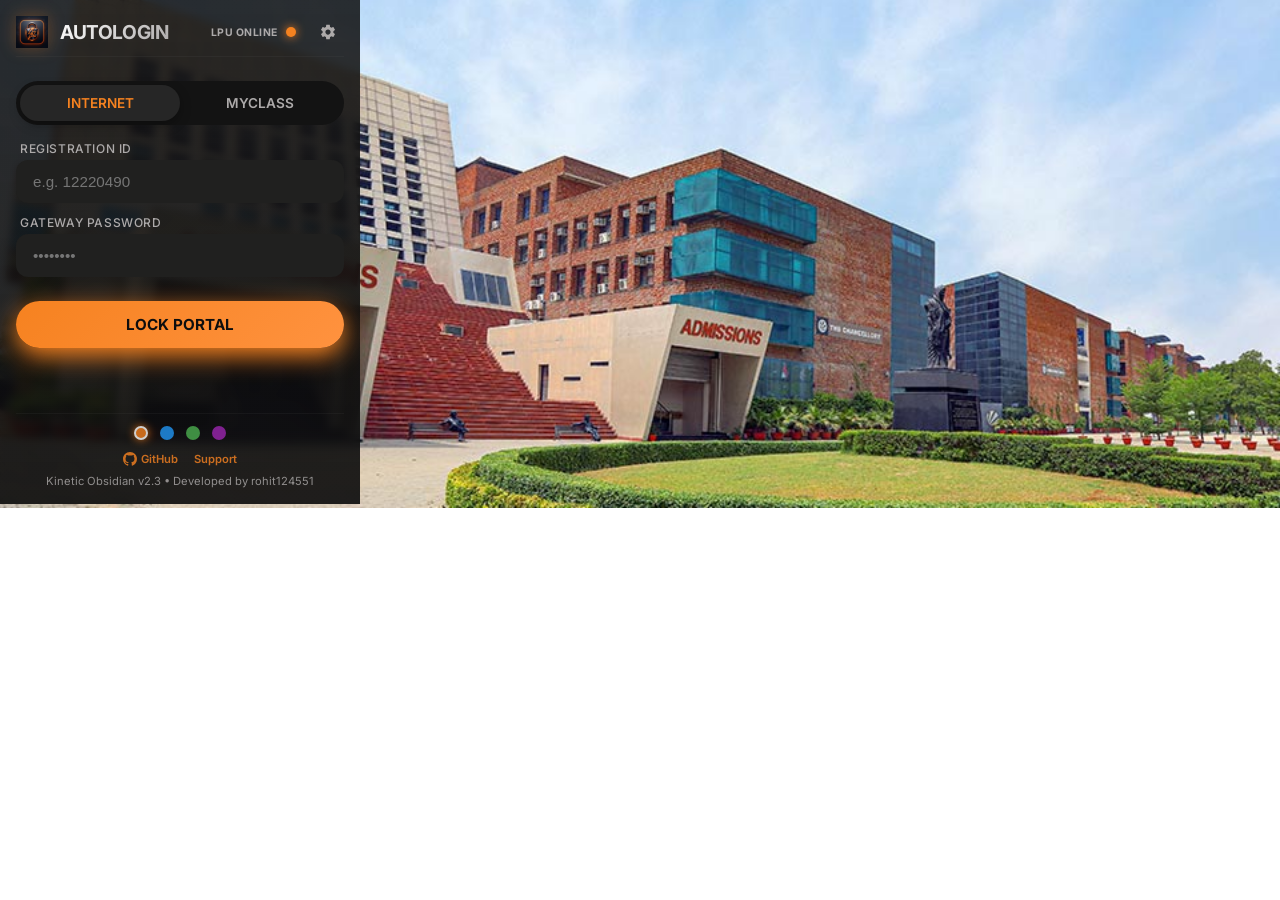
==== popup.html @ 5c2c3920 "Feature: Aura Themes, Network Monitor, and Modular Settings UI" ====
<!DOCTYPE html>
<html lang="en">

<head>
    <meta charset="UTF-8">
    <meta name="viewport" content="width=device-width, initial-scale=1.0">
    <title>LPU Auto Login | Kinetic Obsidian</title>
    <!-- Modern Typography: Inter -->
    <link href="https://fonts.googleapis.com/css2?family=Inter:wght@400;500;600;700&display=swap" rel="stylesheet">
    <style>
        :root {
            /* Kinetic Obsidian Design Tokens */
            --surface: #0e0e0e;
            --surface-container: #131313;
            --surface-container-high: #20201f;
            --surface-container-highest: #262626;
            --primary: #f68220;
            --primary-container: #ff923f;
            --on-surface: #ffffff;
            --on-surface-variant: #adaaaa;
            --error: #ff7351;
            --aura-hue: 0deg;

            /* Spacing */
            --spacing-8: 8px;
            --spacing-10: 16px;
            --spacing-12: 24px;
            
            transition: --primary 0.4s ease, --primary-container 0.4s ease;
        }

        * {
            box-sizing: border-box;
            -webkit-font-smoothing: antialiased;
        }

        body {
            font-family: 'Inter', sans-serif;
            margin: 0;
            padding: 0;
            width: 360px;
            background: url('image.png') center/cover no-repeat;
            color: var(--on-surface);
            overflow: hidden;
            transition: background 0.4s ease;
        }

        .luminous-void {
            position: relative;
            padding: var(--spacing-10);
            display: flex;
            flex-direction: column;
            gap: var(--spacing-10);
            min-height: 400px;
            /* Dark semi-transparent overlay with dynamic theme tint */
            background: linear-gradient(to bottom, rgba(14, 14, 14, 0.85), rgba(14, 14, 14, 0.92));
            backdrop-filter: blur(4px) hue-rotate(var(--aura-hue));
            transition: backdrop-filter 0.5s cubic-bezier(0.4, 0, 0.2, 1);
        }

        /* Premium Header with Glassmorphism */
        .glass-header {
            display: flex;
            align-items: center;
            justify-content: space-between;
            padding-bottom: var(--spacing-8);
            border-bottom: 0.5px solid rgba(72, 72, 71, 0.2);
            margin-bottom: var(--spacing-8);
        }

        .brand {
            display: flex;
            align-items: center;
            gap: 12px;
        }

        .brand img {
            width: 32px;
            height: 32px;
            filter: drop-shadow(0 0 8px rgba(246, 130, 32, 0.3));
        }

        .brand h1 {
            font-size: 1.2rem;
            font-weight: 700;
            margin: 0;
            letter-spacing: -0.02em;
            background: linear-gradient(135deg, var(--on-surface) 0%, var(--on-surface-variant) 100%);
            -webkit-background-clip: text;
            background-clip: text;
            -webkit-text-fill-color: transparent;
        }

        /* Signature Component: Status Orb & Label */
        .status-indicator {
            display: flex;
            align-items: center;
            gap: 8px;
        }

        .status-label {
            font-size: 0.65rem;
            font-weight: 700;
            color: var(--on-surface-variant);
            letter-spacing: 0.05em;
            text-transform: uppercase;
            transition: color 0.3s;
        }

        .status-orb {
            width: 10px;
            height: 10px;
            background: var(--primary);
            border-radius: 50%;
            position: relative;
            box-shadow: 0 0 10px var(--primary);
        }

        .status-orb::after {
            content: '';
            position: absolute;
            top: -5px;
            left: -5px;
            right: -5px;
            bottom: -5px;
            border: 1px solid var(--primary);
            border-radius: 50%;
            opacity: 0;
            animation: pulse 2s infinite;
        }

        @keyframes pulse {
            0% {
                transform: scale(0.5);
                opacity: 0.8;
            }

            100% {
                transform: scale(1.8);
                opacity: 0;
            }
        }

        /* Editorial Tabs */
        .tabs-container {
            display: flex;
            background: var(--surface-container);
            padding: 4px;
            border-radius: 100px;
            /* Modern pill shape */
        }

        .tab-editorial {
            flex: 1;
            padding: 10px;
            text-align: center;
            font-size: 0.85rem;
            font-weight: 600;
            cursor: pointer;
            border-radius: 100px;
            transition: all 0.3s cubic-bezier(0.4, 0, 0.2, 1);
            color: var(--on-surface-variant);
            user-select: none;
        }

        .tab-editorial.active {
            background: var(--surface-container-highest);
            color: var(--primary);
            box-shadow: 0 4px 12px rgba(0, 0, 0, 0.3);
        }

        /* Form Layering */
        .viewport-layers {
            position: relative;
            height: 220px;
        }

        .layer {
            position: absolute;
            inset: 0;
            display: none;
            flex-direction: column;
            gap: 16px;
            animation: layerIn 0.4s ease-out;
        }

        .layer.active {
            display: flex;
        }

        @keyframes layerIn {
            from {
                opacity: 0;
                transform: scale(0.98) translateY(10px);
            }

            to {
                opacity: 1;
                transform: scale(1) translateY(0);
            }
        }

        .input-stack {
            display: flex;
            flex-direction: column;
            gap: 12px;
        }

        .field {
            display: flex;
            flex-direction: column;
            gap: 4px;
        }

        .field label {
            font-size: 0.75rem;
            font-weight: 500;
            color: var(--on-surface-variant);
            margin-left: 4px;
            text-transform: uppercase;
            letter-spacing: 0.05em;
        }

        .kinetic-input {
            width: 100%;
            padding: 12px 16px;
            background: var(--surface-container-high);
            border: 1px solid transparent;
            border-radius: 12px;
            color: var(--on-surface);
            font-size: 0.95rem;
            transition: all 0.3s;
            outline: none;
        }

        .kinetic-input:focus {
            background: var(--surface-container-highest);
            border-color: var(--primary);
            box-shadow: 0 0 15px var(--primary);
            opacity: 0.8;
        }

        /* Glass & Gradient CTA */
        .ignition-btn {
            width: 100%;
            padding: 14px;
            border-radius: 100px;
            border: none;
            font-family: 'Inter', sans-serif;
            font-size: 0.95rem;
            font-weight: 700;
            cursor: pointer;
            transition: all 0.3s cubic-bezier(0.175, 0.885, 0.32, 1.275);
            background: linear-gradient(135deg, var(--primary) 0%, var(--primary-container) 100%);
            color: var(--surface);
            margin-top: 8px;
            box-shadow: 0 8px 24px var(--primary);
        }

        .ignition-btn:hover {
            transform: translateY(-2px);
            box-shadow: 0 12px 32px var(--primary);
        }

        .ignition-btn:active {
            transform: translateY(0);
        }

        /* Feedback Mechanics */
        .toast-editorial {
            font-size: 0.8rem;
            text-align: center;
            color: var(--primary);
            height: 16px;
            opacity: 0;
            transition: all 0.4s;
            font-weight: 500;
            margin-top: 4px;
        }

        .toast-editorial.show {
            opacity: 1;
            transform: translateY(-2px);
        }

        /* Aura Selectors */
        .aura-picker {
            display: flex;
            justify-content: center;
            gap: 12px;
            margin-bottom: 4px;
        }

        .aura-dot {
            width: 14px;
            height: 14px;
            border-radius: 50%;
            cursor: pointer;
            border: 2px solid transparent;
            transition: all 0.3s;
            position: relative;
        }

        .aura-dot:hover {
            transform: scale(1.3);
        }

        .aura-dot.active {
            border-color: var(--on-surface);
            box-shadow: 0 0 8px currentColor;
        }

        .aura-orange { background-color: #f68220; color: #f68220; }
        .aura-blue { background-color: #2196f3; color: #2196f3; }
        .aura-green { background-color: #4caf50; color: #4caf50; }
        .aura-purple { background-color: #9c27b0; color: #9c27b0; }

        .field-info {
            display: flex;
            flex-direction: column;
            gap: 2px;
        }

        .field-desc {
            font-size: 0.6rem;
            color: var(--on-surface-variant);
            opacity: 0.6;
            letter-spacing: 0.02em;
        }

        .settings-trigger {
            cursor: pointer;
            width: 32px;
            height: 32px;
            display: flex;
            align-items: center;
            justify-content: center;
            border-radius: 50%;
            transition: all 0.3s;
            margin-left: 8px;
        }

        .settings-trigger:hover {
            background: var(--surface-container-highest);
        }

        .field-row {
            display: flex;
            align-items: center;
            justify-content: space-between;
            padding: 12px 16px;
            background: var(--surface-container-high);
            border-radius: 12px;
        }

        .field-row label {
            font-size: 0.75rem;
            font-weight: 500;
            color: var(--on-surface-variant);
            text-transform: uppercase;
            letter-spacing: 0.05em;
        }

        /* Sleek Toggle Switch */
        .aura-toggle {
            appearance: none;
            width: 36px;
            height: 20px;
            background: var(--surface-container-highest);
            border-radius: 100px;
            position: relative;
            cursor: pointer;
            transition: all 0.3s;
            border: 1px solid rgba(255, 255, 255, 0.1);
        }

        .aura-toggle:checked {
            background: var(--primary);
        }

        .aura-toggle::before {
            content: '';
            position: absolute;
            top: 2px;
            left: 2px;
            width: 14px;
            height: 14px;
            background: var(--on-surface);
            border-radius: 50%;
            transition: all 0.3s cubic-bezier(0.4, 0, 0.2, 1);
        }

        .aura-toggle:checked::before {
            left: 18px;
        }

        .footer-note {
            font-size: 0.7rem;
            color: var(--on-surface-variant);
            text-align: center;
            margin-top: auto;
            padding-top: 12px;
            opacity: 0.8;
            border-top: 0.5px solid rgba(72, 72, 71, 0.2);
            display: flex;
            flex-direction: column;
            gap: 8px;
        }

        .dev-links {
            display: flex;
            justify-content: center;
            gap: 16px;
            align-items: center;
        }

        .dev-link {
            text-decoration: none;
            color: var(--primary);
            font-weight: 600;
            display: flex;
            align-items: center;
            gap: 4px;
            transition: opacity 0.2s;
            cursor: pointer;
        }

        .dev-link:hover {
            opacity: 1;
            text-decoration: underline;
        }

        .dev-link svg {
            width: 14px;
            height: 14px;
            fill: currentColor;
        }
    </style>

</head>

<body>
    <div class="luminous-void">
        <header class="glass-header">
            <div class="brand">
                <img src="icon.png" alt="LPU Logo">
                <h1>AUTOLOGIN</h1>
            </div>
            <div class="status-indicator">
                <span id="gateway-status" class="status-label">LPU ONLINE</span>
                <div id="status-orb" class="status-orb" title="System Active"></div>
                <div id="settings-btn" class="settings-trigger" title="Settings">
                    <svg viewBox="0 0 24 24" width="18" height="18" fill="var(--on-surface-variant)"><path d="M19.14,12.94c0.04-0.3,0.06-0.61,0.06-0.94c0-0.32-0.02-0.64-0.07-0.94l2.03-1.58c0.18-0.14,0.23-0.41,0.12-0.61 l-1.92-3.32c-0.12-0.22-0.37-0.29-0.59-0.22l-2.39,0.96c-0.5-0.38-1.03-0.7-1.62-0.94L14.4,2.81c-0.04-0.24-0.24-0.41-0.48-0.41 h-3.84c-0.24,0-0.43,0.17-0.47,0.41L9.25,5.35C8.66,5.59,8.12,5.92,7.63,6.29L5.24,5.33c-0.22-0.08-0.47,0-0.59,0.22L2.74,8.87 C2.62,9.08,2.66,9.34,2.84,9.48l2.03,1.58C4.82,11.36,4.8,11.68,4.8,12c0,0.32,0.02,0.64,0.07,0.94l-2.03,1.58 c-0.18,0.14-0.23,0.41-0.12,0.61l1.92,3.32c0.12,0.22,0.37,0.29,0.59,0.22l2.39-0.96c0.5,0.38,1.03,0.7,1.62,0.94l0.36,2.54 c0.05,0.24,0.24,0.41,0.48,0.41h3.84c0.24,0,0.44-0.17,0.47-0.41l0.36-2.54c0.59-0.24,1.13-0.56,1.62-0.94l2.39,0.96 c0.22,0.08,0.47,0,0.59-0.22l1.92-3.32c0.12-0.22,0.07-0.47-0.12-0.61L19.14,12.94z M12,15.5c-1.93,0-3.5-1.57-3.5-3.5 s1.57-3.5,3.5-3.5s3.5,1.57,3.5,3.5S13.93,15.5,12,15.5z"/></svg>
                </div>
            </div>
        </header>

        <nav class="tabs-container">
            <div class="tab-editorial active" data-tab="internet">INTERNET</div>
            <div class="tab-editorial" data-tab="myclass">MYCLASS</div>
        </nav>

        <main class="viewport-layers">
            <!-- Internet Layer -->
            <div id="internet" class="layer active">
                <div class="input-stack">
                    <div class="field">
                        <label for="int-user">Registration ID</label>
                        <input type="text" id="int-user" class="kinetic-input" placeholder="e.g. 12220490">
                    </div>
                    <div class="field">
                        <label for="int-pass">Gateway Password</label>
                        <input type="password" id="int-pass" class="kinetic-input" placeholder="••••••••">
                    </div>
                </div>
                <button class="ignition-btn save-btn" data-type="internet">LOCK PORTAL</button>
            </div>

            <!-- MyClass Layer -->
            <div id="myclass" class="layer">
                <div class="input-stack">
                    <div class="field">
                        <label for="mc-user">UMS ID</label>
                        <input type="text" id="mc-user" class="kinetic-input" placeholder="e.g. 12220490">
                    </div>
                    <div class="field">
                        <label for="mc-pass">UMS Password</label>
                        <input type="password" id="mc-pass" class="kinetic-input" placeholder="••••••••">
                    </div>
                </div>
                <button class="ignition-btn save-btn" data-type="myclass">LOCK MYCLASS</button>
            </div>
            <!-- Settings Layer -->
            <div id="settings" class="layer">
                <div class="input-stack">
                    <div class="field-row">
                        <div class="field-info">
                            <label>NETWORK MONITOR</label>
                            <span class="field-desc">Real-time Gateway Status Ping</span>
                        </div>
                        <input type="checkbox" id="set-network" class="aura-toggle" checked>
                    </div>
                    <div class="field-row">
                        <div class="field-info">
                            <label>AURA THEME PICKER</label>
                            <span class="field-desc">Personalize accent colors</span>
                        </div>
                        <input type="checkbox" id="set-aura" class="aura-toggle" checked>
                    </div>
                </div>
                <button class="ignition-btn back-btn">EXIT SETTINGS</button>
            </div>
        </main>



        <div id="status" class="toast-editorial">Vault Updated</div>

        <footer class="footer-note">
            <div class="aura-picker">
                <div class="aura-dot aura-orange active" data-aura="orange" title="Kinetic Orange"></div>
                <div class="aura-dot aura-blue" data-aura="blue" title="Electric Blue"></div>
                <div class="aura-dot aura-green" data-aura="green" title="Neon Green"></div>
                <div class="aura-dot aura-purple" data-aura="purple" title="Cyber Purple"></div>
            </div>
            <div class="dev-links">
                <a class="dev-link" id="github-link" data-url="https://github.com/rohit124551">
                    <svg viewBox="0 0 24 24"><path d="M12 0c-6.626 0-12 5.373-12 12 0 5.302 3.438 9.8 8.207 11.387.599.111.793-.261.793-.577v-2.234c-3.338.726-4.033-1.416-4.033-1.416-.546-1.387-1.333-1.756-1.333-1.756-1.089-.745.083-.729.083-.729 1.205.084 1.839 1.237 1.839 1.237 1.07 1.834 2.807 1.304 3.492.997.107-.775.418-1.305.762-1.604-2.665-.305-5.467-1.334-5.467-5.931 0-1.311.469-2.381 1.236-3.221-.124-.303-.535-1.524.117-3.176 0 0 1.008-.322 3.301 1.23.957-.266 1.983-.399 3.003-.404 1.02.005 2.047.138 3.006.404 2.291-1.552 3.297-1.23 3.297-1.23.653 1.653.242 2.874.118 3.176.77.84 1.235 1.911 1.235 3.221 0 4.609-2.807 5.624-5.479 5.921.43.372.823 1.102.823 2.222v3.293c0 .319.192.694.801.576 4.765-1.589 8.199-6.086 8.199-11.386 0-6.627-5.373-12-12-12z"/></svg>
                    GitHub
                </a>
                <a class="dev-link" id="mail-link" data-url="mailto:rohit124551@gmail.com">
                    Support
                </a>
            </div>
            <span>Kinetic Obsidian v2.3 • Developed by rohit124551</span>
        </footer>


    </div>
    <script src="popup.js"></script>
</body>

</html>
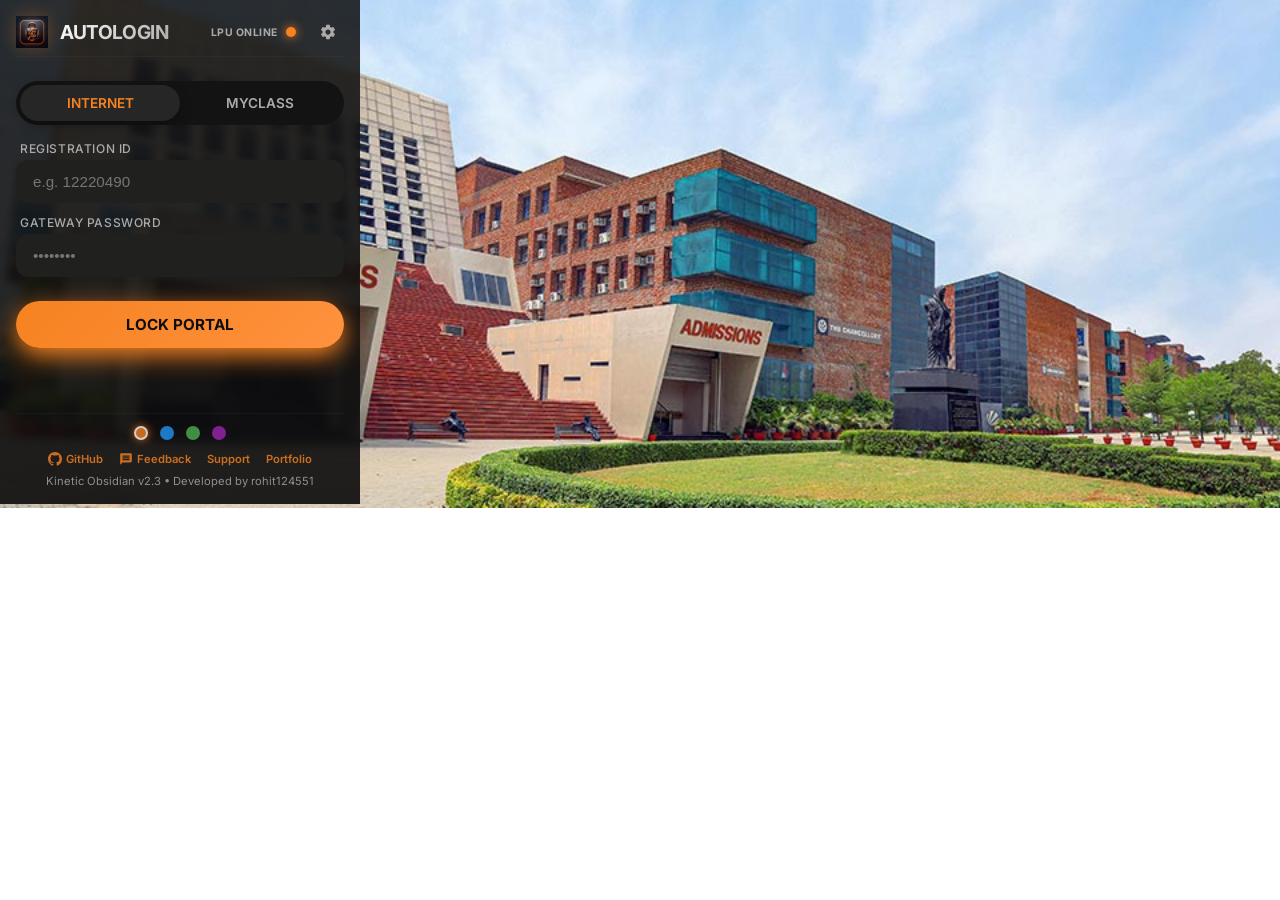
==== commit ed2bab36: "Enhance: Aura Themes, Network Monitor, Settings Panel, and Branding Updates" ====
--- a/popup.html
+++ b/popup.html
@@ -15,6 +15,7 @@
             --surface-container-high: #20201f;
             --surface-container-highest: #262626;
             --primary: #f68220;
+            --primary-rgb: 246, 130, 32;
             --primary-container: #ff923f;
             --on-surface: #ffffff;
             --on-surface-variant: #adaaaa;
@@ -328,6 +329,18 @@
             letter-spacing: 0.02em;
         }
 
+        .feedback-row {
+            cursor: pointer;
+            transition: background 0.3s;
+            margin-top: 8px;
+            border: 1px solid rgba(var(--primary-rgb), 0.2);
+        }
+
+        .feedback-row:hover {
+            background: var(--surface-container-highest);
+            border-color: var(--primary);
+        }
+
         .settings-trigger {
             cursor: pointer;
             width: 32px;
@@ -507,6 +520,13 @@
                         </div>
                         <input type="checkbox" id="set-aura" class="aura-toggle" checked>
                     </div>
+                    <div class="field-row feedback-row dev-link" data-url="https://docs.google.com/forms/d/e/1FAIpQLSckHH5snbPcnNgY2Qq__sNHjleudUesCibybi7gksPhccC37Q/viewform">
+                        <div class="field-info">
+                            <label>SUGGEST A FEATURE</label>
+                            <span class="field-desc">Send feedback or requests</span>
+                        </div>
+                        <svg viewBox="0 0 24 24" width="16" height="16" fill="var(--primary)"><path d="M19,19H5V5H12V3H5A2,2 0 0,0 3,5V19A2,2 0 0,0 5,21H19A2,2 0 0,0 21,19V12H19V19M14,3V5H17.59L7.76,14.83L9.17,16.24L19,6.41V10H21V3H14Z"/></svg>
+                    </div>
                 </div>
                 <button class="ignition-btn back-btn">EXIT SETTINGS</button>
             </div>
@@ -528,8 +548,15 @@
                     <svg viewBox="0 0 24 24"><path d="M12 0c-6.626 0-12 5.373-12 12 0 5.302 3.438 9.8 8.207 11.387.599.111.793-.261.793-.577v-2.234c-3.338.726-4.033-1.416-4.033-1.416-.546-1.387-1.333-1.756-1.333-1.756-1.089-.745.083-.729.083-.729 1.205.084 1.839 1.237 1.839 1.237 1.07 1.834 2.807 1.304 3.492.997.107-.775.418-1.305.762-1.604-2.665-.305-5.467-1.334-5.467-5.931 0-1.311.469-2.381 1.236-3.221-.124-.303-.535-1.524.117-3.176 0 0 1.008-.322 3.301 1.23.957-.266 1.983-.399 3.003-.404 1.02.005 2.047.138 3.006.404 2.291-1.552 3.297-1.23 3.297-1.23.653 1.653.242 2.874.118 3.176.77.84 1.235 1.911 1.235 3.221 0 4.609-2.807 5.624-5.479 5.921.43.372.823 1.102.823 2.222v3.293c0 .319.192.694.801.576 4.765-1.589 8.199-6.086 8.199-11.386 0-6.627-5.373-12-12-12z"/></svg>
                     GitHub
                 </a>
-                <a class="dev-link" id="mail-link" data-url="mailto:rohit124551@gmail.com">
+                <a class="dev-link" id="feedback-link" data-url="https://docs.google.com/forms/d/e/1FAIpQLSckHH5snbPcnNgY2Qq__sNHjleudUesCibybi7gksPhccC37Q/viewform">
+                    <svg viewBox="0 0 24 24"><path d="M20 2H4c-1.1 0-1.99.9-1.99 2L2 22l4-4h14c1.1 0 2-.9 2-2V4c0-1.1-.9-2-2-2zm-2 12H6v-2h12v2zm0-3H6V9h12v2zm0-3H6V6h12v2z"/></svg>
+                    Feedback
+                </a>
+                <a class="dev-link" id="mail-link" data-url="mailto:hello@rohitkumarranjan.in">
                     Support
+                </a>
+                <a class="dev-link" id="portfolio-link" data-url="https://rohitkumarranjan.in">
+                    Portfolio
                 </a>
             </div>
             <span>Kinetic Obsidian v2.3 • Developed by rohit124551</span>
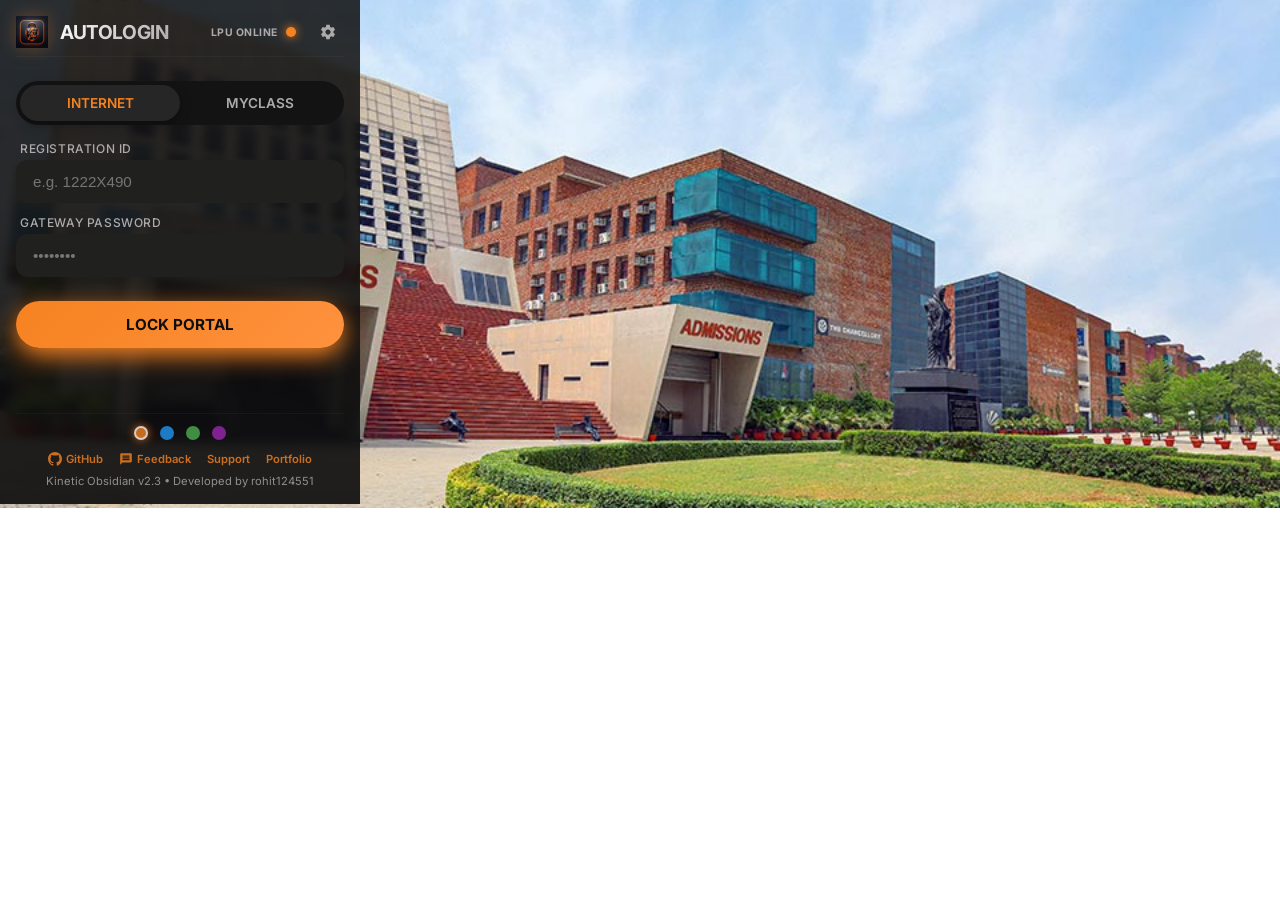
==== commit b5685d42: "feat: implement post-install redirect, oas.lpu.in support, and update UI documentation" ====
--- a/popup.html
+++ b/popup.html
@@ -26,7 +26,7 @@
             --spacing-8: 8px;
             --spacing-10: 16px;
             --spacing-12: 24px;
-            
+
             transition: --primary 0.4s ease, --primary-container 0.4s ease;
         }
 
@@ -311,10 +311,25 @@
             box-shadow: 0 0 8px currentColor;
         }
 
-        .aura-orange { background-color: #f68220; color: #f68220; }
-        .aura-blue { background-color: #2196f3; color: #2196f3; }
-        .aura-green { background-color: #4caf50; color: #4caf50; }
-        .aura-purple { background-color: #9c27b0; color: #9c27b0; }
+        .aura-orange {
+            background-color: #f68220;
+            color: #f68220;
+        }
+
+        .aura-blue {
+            background-color: #2196f3;
+            color: #2196f3;
+        }
+
+        .aura-green {
+            background-color: #4caf50;
+            color: #4caf50;
+        }
+
+        .aura-purple {
+            background-color: #9c27b0;
+            color: #9c27b0;
+        }
 
         .field-info {
             display: flex;
@@ -463,7 +478,10 @@
                 <span id="gateway-status" class="status-label">LPU ONLINE</span>
                 <div id="status-orb" class="status-orb" title="System Active"></div>
                 <div id="settings-btn" class="settings-trigger" title="Settings">
-                    <svg viewBox="0 0 24 24" width="18" height="18" fill="var(--on-surface-variant)"><path d="M19.14,12.94c0.04-0.3,0.06-0.61,0.06-0.94c0-0.32-0.02-0.64-0.07-0.94l2.03-1.58c0.18-0.14,0.23-0.41,0.12-0.61 l-1.92-3.32c-0.12-0.22-0.37-0.29-0.59-0.22l-2.39,0.96c-0.5-0.38-1.03-0.7-1.62-0.94L14.4,2.81c-0.04-0.24-0.24-0.41-0.48-0.41 h-3.84c-0.24,0-0.43,0.17-0.47,0.41L9.25,5.35C8.66,5.59,8.12,5.92,7.63,6.29L5.24,5.33c-0.22-0.08-0.47,0-0.59,0.22L2.74,8.87 C2.62,9.08,2.66,9.34,2.84,9.48l2.03,1.58C4.82,11.36,4.8,11.68,4.8,12c0,0.32,0.02,0.64,0.07,0.94l-2.03,1.58 c-0.18,0.14-0.23,0.41-0.12,0.61l1.92,3.32c0.12,0.22,0.37,0.29,0.59,0.22l2.39-0.96c0.5,0.38,1.03,0.7,1.62,0.94l0.36,2.54 c0.05,0.24,0.24,0.41,0.48,0.41h3.84c0.24,0,0.44-0.17,0.47-0.41l0.36-2.54c0.59-0.24,1.13-0.56,1.62-0.94l2.39,0.96 c0.22,0.08,0.47,0,0.59-0.22l1.92-3.32c0.12-0.22,0.07-0.47-0.12-0.61L19.14,12.94z M12,15.5c-1.93,0-3.5-1.57-3.5-3.5 s1.57-3.5,3.5-3.5s3.5,1.57,3.5,3.5S13.93,15.5,12,15.5z"/></svg>
+                    <svg viewBox="0 0 24 24" width="18" height="18" fill="var(--on-surface-variant)">
+                        <path
+                            d="M19.14,12.94c0.04-0.3,0.06-0.61,0.06-0.94c0-0.32-0.02-0.64-0.07-0.94l2.03-1.58c0.18-0.14,0.23-0.41,0.12-0.61 l-1.92-3.32c-0.12-0.22-0.37-0.29-0.59-0.22l-2.39,0.96c-0.5-0.38-1.03-0.7-1.62-0.94L14.4,2.81c-0.04-0.24-0.24-0.41-0.48-0.41 h-3.84c-0.24,0-0.43,0.17-0.47,0.41L9.25,5.35C8.66,5.59,8.12,5.92,7.63,6.29L5.24,5.33c-0.22-0.08-0.47,0-0.59,0.22L2.74,8.87 C2.62,9.08,2.66,9.34,2.84,9.48l2.03,1.58C4.82,11.36,4.8,11.68,4.8,12c0,0.32,0.02,0.64,0.07,0.94l-2.03,1.58 c-0.18,0.14-0.23,0.41-0.12,0.61l1.92,3.32c0.12,0.22,0.37,0.29,0.59,0.22l2.39-0.96c0.5,0.38,1.03,0.7,1.62,0.94l0.36,2.54 c0.05,0.24,0.24,0.41,0.48,0.41h3.84c0.24,0,0.44-0.17,0.47-0.41l0.36-2.54c0.59-0.24,1.13-0.56,1.62-0.94l2.39,0.96 c0.22,0.08,0.47,0,0.59-0.22l1.92-3.32c0.12-0.22,0.07-0.47-0.12-0.61L19.14,12.94z M12,15.5c-1.93,0-3.5-1.57-3.5-3.5 s1.57-3.5,3.5-3.5s3.5,1.57,3.5,3.5S13.93,15.5,12,15.5z" />
+                    </svg>
                 </div>
             </div>
         </header>
@@ -479,7 +497,7 @@
                 <div class="input-stack">
                     <div class="field">
                         <label for="int-user">Registration ID</label>
-                        <input type="text" id="int-user" class="kinetic-input" placeholder="e.g. 12220490">
+                        <input type="text" id="int-user" class="kinetic-input" placeholder="e.g. 1222X490">
                     </div>
                     <div class="field">
                         <label for="int-pass">Gateway Password</label>
@@ -494,7 +512,7 @@
                 <div class="input-stack">
                     <div class="field">
                         <label for="mc-user">UMS ID</label>
-                        <input type="text" id="mc-user" class="kinetic-input" placeholder="e.g. 12220490">
+                        <input type="text" id="mc-user" class="kinetic-input" placeholder="e.g. 1222X490">
                     </div>
                     <div class="field">
                         <label for="mc-pass">UMS Password</label>
@@ -520,12 +538,16 @@
                         </div>
                         <input type="checkbox" id="set-aura" class="aura-toggle" checked>
                     </div>
-                    <div class="field-row feedback-row dev-link" data-url="https://docs.google.com/forms/d/e/1FAIpQLSckHH5snbPcnNgY2Qq__sNHjleudUesCibybi7gksPhccC37Q/viewform">
+                    <div class="field-row feedback-row dev-link"
+                        data-url="https://docs.google.com/forms/d/e/1FAIpQLSckHH5snbPcnNgY2Qq__sNHjleudUesCibybi7gksPhccC37Q/viewform">
                         <div class="field-info">
                             <label>SUGGEST A FEATURE</label>
                             <span class="field-desc">Send feedback or requests</span>
                         </div>
-                        <svg viewBox="0 0 24 24" width="16" height="16" fill="var(--primary)"><path d="M19,19H5V5H12V3H5A2,2 0 0,0 3,5V19A2,2 0 0,0 5,21H19A2,2 0 0,0 21,19V12H19V19M14,3V5H17.59L7.76,14.83L9.17,16.24L19,6.41V10H21V3H14Z"/></svg>
+                        <svg viewBox="0 0 24 24" width="16" height="16" fill="var(--primary)">
+                            <path
+                                d="M19,19H5V5H12V3H5A2,2 0 0,0 3,5V19A2,2 0 0,0 5,21H19A2,2 0 0,0 21,19V12H19V19M14,3V5H17.59L7.76,14.83L9.17,16.24L19,6.41V10H21V3H14Z" />
+                        </svg>
                     </div>
                 </div>
                 <button class="ignition-btn back-btn">EXIT SETTINGS</button>
@@ -545,11 +567,18 @@
             </div>
             <div class="dev-links">
                 <a class="dev-link" id="github-link" data-url="https://github.com/rohit124551">
-                    <svg viewBox="0 0 24 24"><path d="M12 0c-6.626 0-12 5.373-12 12 0 5.302 3.438 9.8 8.207 11.387.599.111.793-.261.793-.577v-2.234c-3.338.726-4.033-1.416-4.033-1.416-.546-1.387-1.333-1.756-1.333-1.756-1.089-.745.083-.729.083-.729 1.205.084 1.839 1.237 1.839 1.237 1.07 1.834 2.807 1.304 3.492.997.107-.775.418-1.305.762-1.604-2.665-.305-5.467-1.334-5.467-5.931 0-1.311.469-2.381 1.236-3.221-.124-.303-.535-1.524.117-3.176 0 0 1.008-.322 3.301 1.23.957-.266 1.983-.399 3.003-.404 1.02.005 2.047.138 3.006.404 2.291-1.552 3.297-1.23 3.297-1.23.653 1.653.242 2.874.118 3.176.77.84 1.235 1.911 1.235 3.221 0 4.609-2.807 5.624-5.479 5.921.43.372.823 1.102.823 2.222v3.293c0 .319.192.694.801.576 4.765-1.589 8.199-6.086 8.199-11.386 0-6.627-5.373-12-12-12z"/></svg>
+                    <svg viewBox="0 0 24 24">
+                        <path
+                            d="M12 0c-6.626 0-12 5.373-12 12 0 5.302 3.438 9.8 8.207 11.387.599.111.793-.261.793-.577v-2.234c-3.338.726-4.033-1.416-4.033-1.416-.546-1.387-1.333-1.756-1.333-1.756-1.089-.745.083-.729.083-.729 1.205.084 1.839 1.237 1.839 1.237 1.07 1.834 2.807 1.304 3.492.997.107-.775.418-1.305.762-1.604-2.665-.305-5.467-1.334-5.467-5.931 0-1.311.469-2.381 1.236-3.221-.124-.303-.535-1.524.117-3.176 0 0 1.008-.322 3.301 1.23.957-.266 1.983-.399 3.003-.404 1.02.005 2.047.138 3.006.404 2.291-1.552 3.297-1.23 3.297-1.23.653 1.653.242 2.874.118 3.176.77.84 1.235 1.911 1.235 3.221 0 4.609-2.807 5.624-5.479 5.921.43.372.823 1.102.823 2.222v3.293c0 .319.192.694.801.576 4.765-1.589 8.199-6.086 8.199-11.386 0-6.627-5.373-12-12-12z" />
+                    </svg>
                     GitHub
                 </a>
-                <a class="dev-link" id="feedback-link" data-url="https://docs.google.com/forms/d/e/1FAIpQLSckHH5snbPcnNgY2Qq__sNHjleudUesCibybi7gksPhccC37Q/viewform">
-                    <svg viewBox="0 0 24 24"><path d="M20 2H4c-1.1 0-1.99.9-1.99 2L2 22l4-4h14c1.1 0 2-.9 2-2V4c0-1.1-.9-2-2-2zm-2 12H6v-2h12v2zm0-3H6V9h12v2zm0-3H6V6h12v2z"/></svg>
+                <a class="dev-link" id="feedback-link"
+                    data-url="https://docs.google.com/forms/d/e/1FAIpQLSckHH5snbPcnNgY2Qq__sNHjleudUesCibybi7gksPhccC37Q/viewform">
+                    <svg viewBox="0 0 24 24">
+                        <path
+                            d="M20 2H4c-1.1 0-1.99.9-1.99 2L2 22l4-4h14c1.1 0 2-.9 2-2V4c0-1.1-.9-2-2-2zm-2 12H6v-2h12v2zm0-3H6V9h12v2zm0-3H6V6h12v2z" />
+                    </svg>
                     Feedback
                 </a>
                 <a class="dev-link" id="mail-link" data-url="mailto:hello@rohitkumarranjan.in">
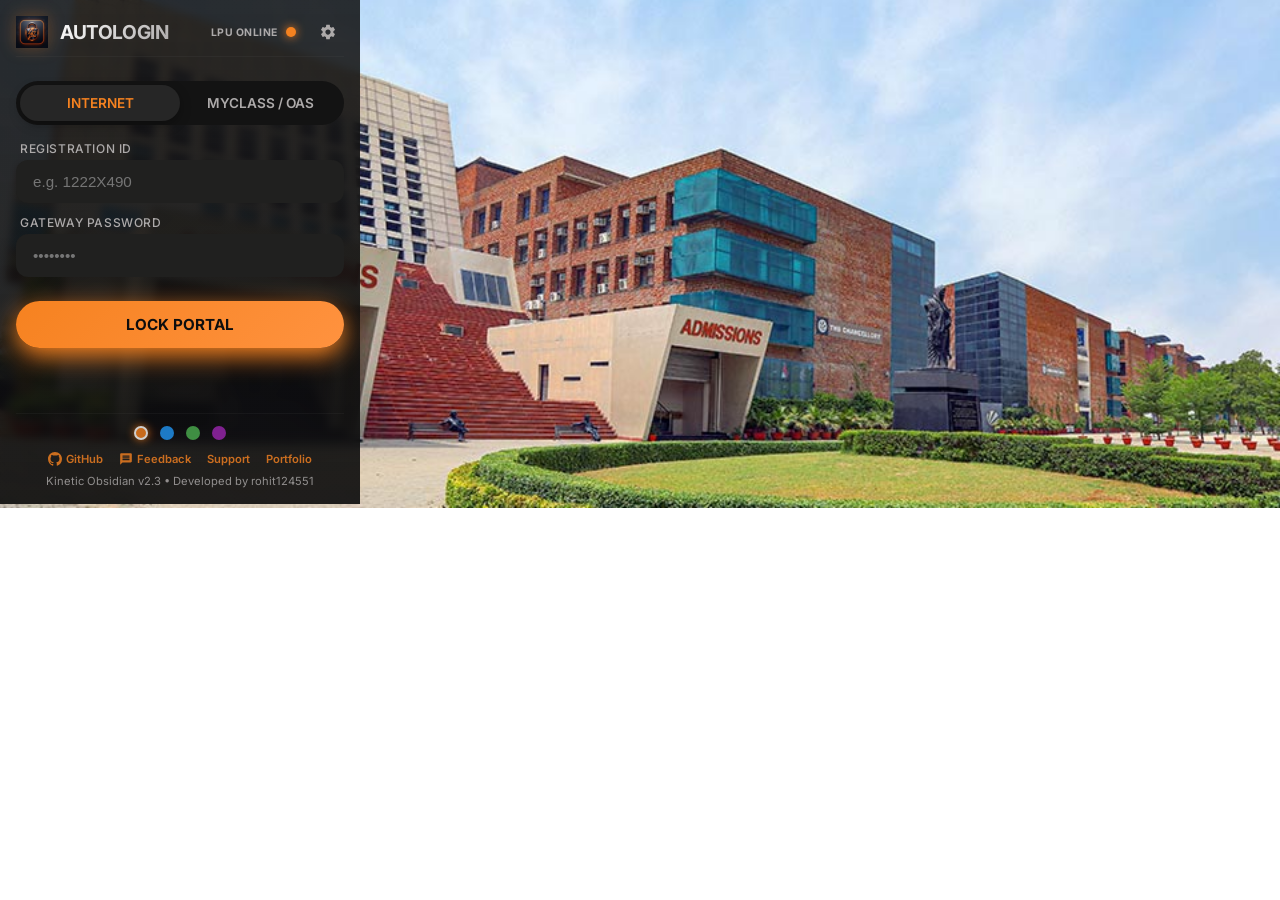
==== commit bae60fc5: "docs: update README and popup UI to reflect OAS support and onboarding redirect" ====
--- a/popup.html
+++ b/popup.html
@@ -488,7 +488,7 @@
 
         <nav class="tabs-container">
             <div class="tab-editorial active" data-tab="internet">INTERNET</div>
-            <div class="tab-editorial" data-tab="myclass">MYCLASS</div>
+            <div class="tab-editorial" data-tab="myclass">MYCLASS / OAS</div>
         </nav>
 
         <main class="viewport-layers">
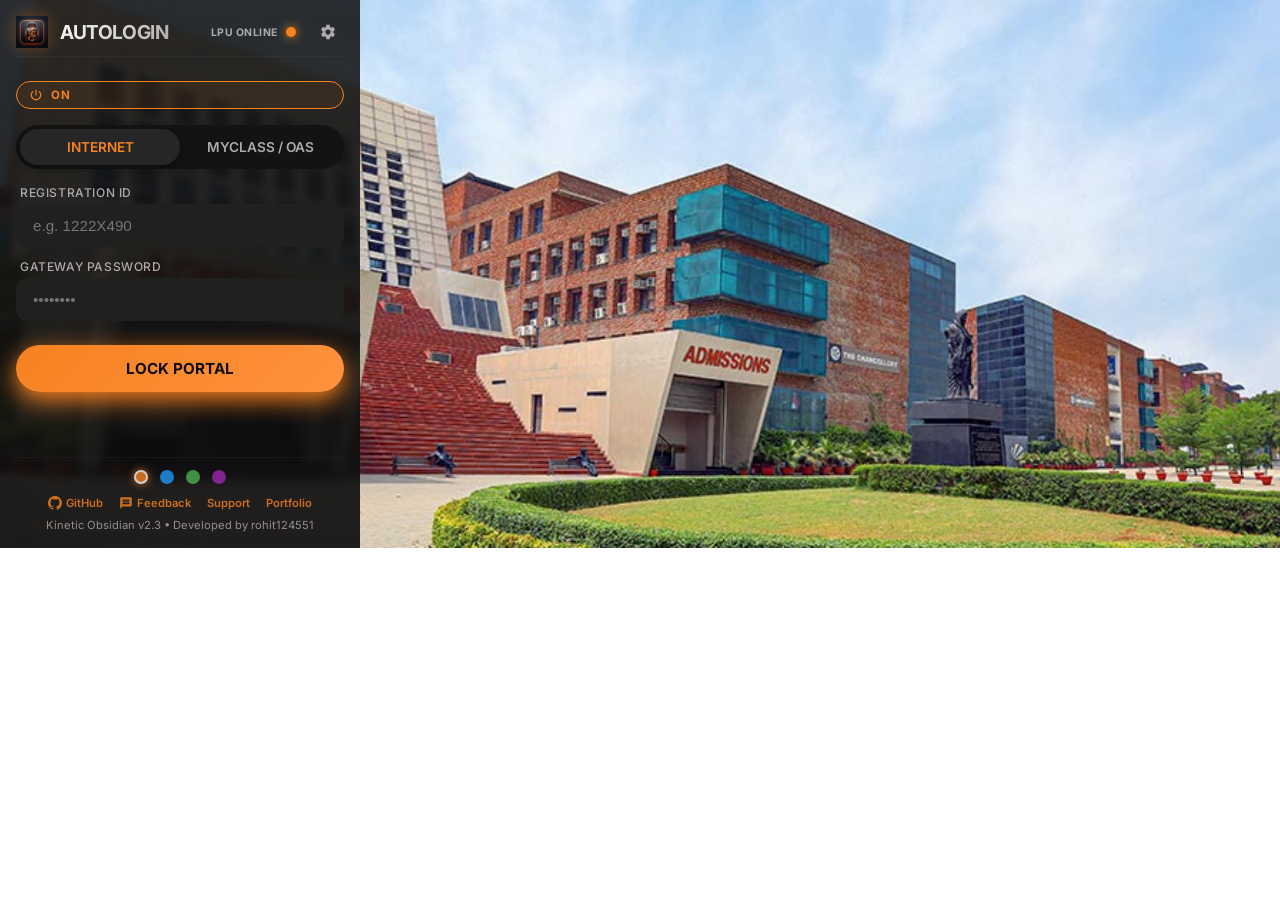
==== commit a7217095: "feat: Master ON/OFF toggle with strict double-gate - storage checked fresh on every page load" ====
--- a/popup.html
+++ b/popup.html
@@ -372,6 +372,87 @@
             background: var(--surface-container-highest);
         }
 
+        /* Master Power Toggle */
+        .power-chip {
+            display: flex;
+            align-items: center;
+            gap: 8px;
+            padding: 6px 12px;
+            border-radius: 100px;
+            border: 1.5px solid var(--primary);
+            background: rgba(246, 130, 32, 0.08);
+            cursor: pointer;
+            transition: all 0.35s cubic-bezier(0.4, 0, 0.2, 1);
+            user-select: none;
+            flex-shrink: 0;
+        }
+
+        .power-chip:hover {
+            background: rgba(246, 130, 32, 0.15);
+        }
+
+        .power-chip.off {
+            border-color: #555;
+            background: rgba(255,255,255,0.03);
+        }
+
+        .power-icon {
+            width: 14px;
+            height: 14px;
+            fill: var(--primary);
+            transition: fill 0.35s;
+        }
+
+        .power-chip.off .power-icon {
+            fill: #555;
+        }
+
+        .power-label {
+            font-size: 0.72rem;
+            font-weight: 700;
+            letter-spacing: 0.08em;
+            color: var(--primary);
+            transition: color 0.35s;
+        }
+
+        .power-chip.off .power-label {
+            color: #555;
+        }
+
+        /* Disabled overlay when extension is OFF */
+        .disabled-banner {
+            display: none;
+            position: absolute;
+            inset: 0;
+            background: rgba(10, 10, 10, 0.75);
+            border-radius: 16px;
+            z-index: 10;
+            align-items: center;
+            justify-content: center;
+            flex-direction: column;
+            gap: 8px;
+            backdrop-filter: blur(4px);
+            animation: layerIn 0.3s ease-out;
+        }
+
+        .disabled-banner.show {
+            display: flex;
+        }
+
+        .disabled-banner-text {
+            font-size: 0.85rem;
+            font-weight: 700;
+            color: #555;
+            letter-spacing: 0.08em;
+            text-transform: uppercase;
+        }
+
+        .disabled-banner-sub {
+            font-size: 0.7rem;
+            color: #444;
+            letter-spacing: 0.04em;
+        }
+
         .field-row {
             display: flex;
             align-items: center;
@@ -486,12 +567,28 @@
             </div>
         </header>
 
+        <!-- Master Auto-Login Power Toggle -->
+        <div id="power-chip" class="power-chip" title="Toggle Auto-Login On/Off">
+            <svg class="power-icon" viewBox="0 0 24 24">
+                <path d="M13 3h-2v10h2V3zm4.83 2.17l-1.42 1.42C17.99 7.86 19 9.81 19 12c0 3.87-3.13 7-7 7s-7-3.13-7-7c0-2.19 1.01-4.14 2.58-5.42L6.17 5.17C4.23 6.82 3 9.26 3 12c0 4.97 4.03 9 9 9s9-4.03 9-9c0-2.74-1.23-5.18-3.17-6.83z"/>
+            </svg>
+            <span id="power-label" class="power-label">ON</span>
+        </div>
+
         <nav class="tabs-container">
             <div class="tab-editorial active" data-tab="internet">INTERNET</div>
             <div class="tab-editorial" data-tab="myclass">MYCLASS / OAS</div>
         </nav>
 
         <main class="viewport-layers">
+            <!-- Disabled Overlay Banner (shown when Auto-Login is OFF) -->
+            <div id="disabled-banner" class="disabled-banner">
+                <svg width="32" height="32" viewBox="0 0 24 24" fill="#444">
+                    <path d="M12 2C6.48 2 2 6.48 2 12s4.48 10 10 10 10-4.48 10-10S17.52 2 12 2zm1 15h-2v-2h2v2zm0-4h-2V7h2v6z"/>
+                </svg>
+                <span class="disabled-banner-text">AUTO-LOGIN DISABLED</span>
+                <span class="disabled-banner-sub">Toggle ON to enable automatic login</span>
+            </div>
             <!-- Internet Layer -->
             <div id="internet" class="layer active">
                 <div class="input-stack">
@@ -593,6 +690,7 @@
 
 
     </div>
+    <script src="security.js"></script>
     <script src="popup.js"></script>
 </body>
 
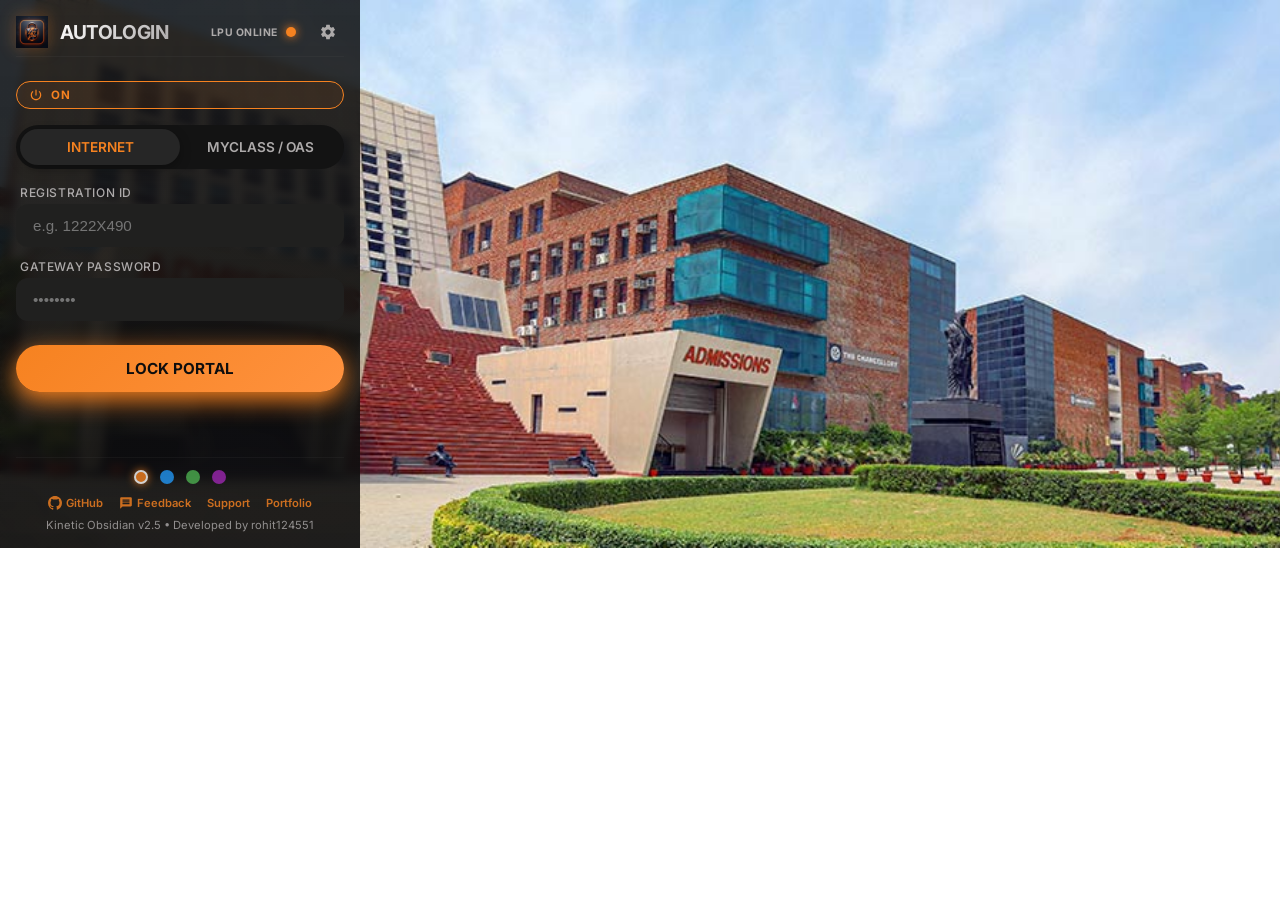
==== commit 1acac83b: "release: v2.5 - bump version in manifest, README changelog, and popup footer" ====
--- a/popup.html
+++ b/popup.html
@@ -685,7 +685,7 @@
                     Portfolio
                 </a>
             </div>
-            <span>Kinetic Obsidian v2.3 • Developed by rohit124551</span>
+            <span>Kinetic Obsidian v2.5 • Developed by rohit124551</span>
         </footer>
 
 
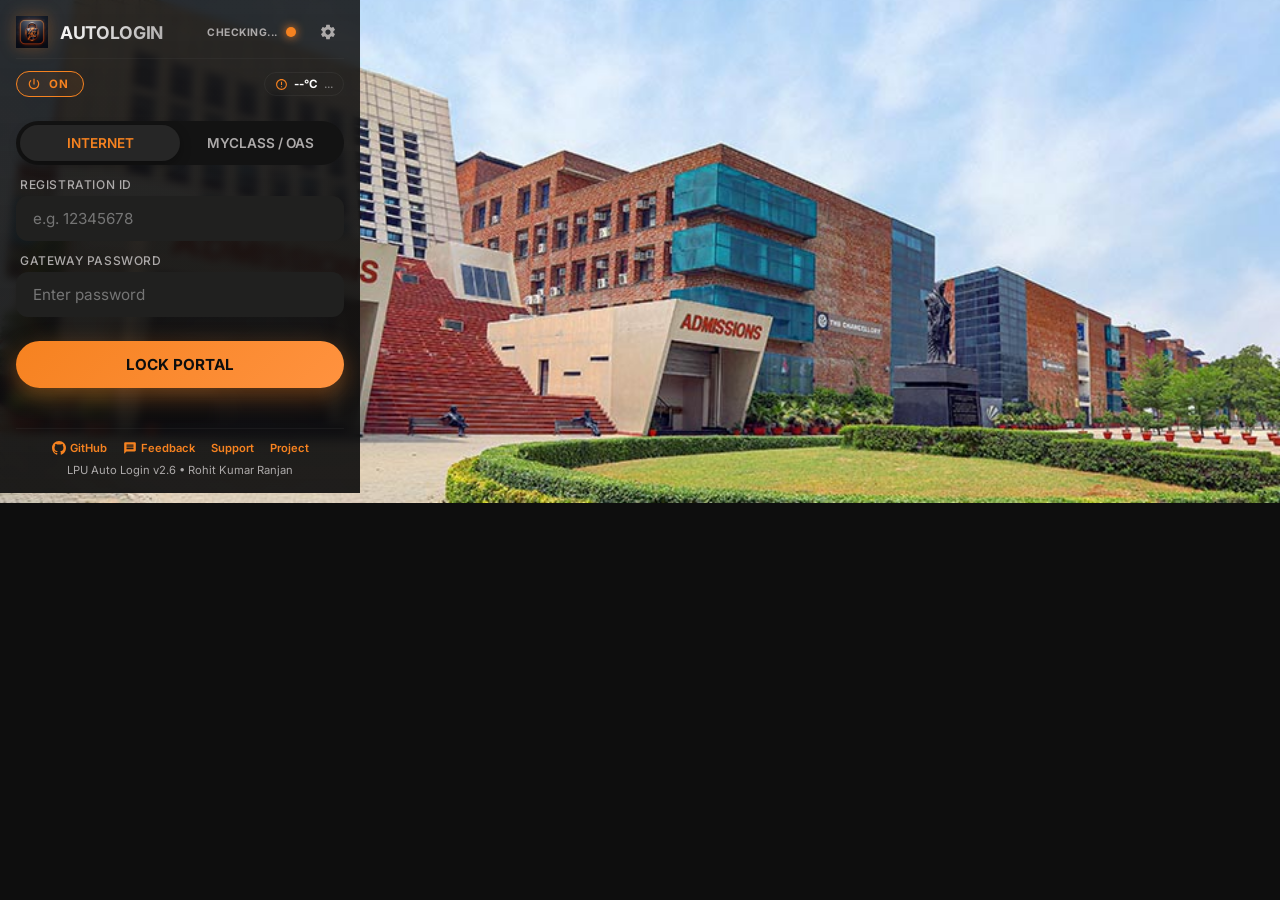
==== commit 2e83ffc3: "feat: Major UI overhaul and feature enhancements Added: - New modern, dark-themed UI (popup.html and" ====
--- a/popup.html
+++ b/popup.html
@@ -1,587 +1,63 @@
 <!DOCTYPE html>
 <html lang="en">
-
 <head>
     <meta charset="UTF-8">
     <meta name="viewport" content="width=device-width, initial-scale=1.0">
     <title>LPU Auto Login | Kinetic Obsidian</title>
-    <!-- Modern Typography: Inter -->
-    <link href="https://fonts.googleapis.com/css2?family=Inter:wght@400;500;600;700&display=swap" rel="stylesheet">
-    <style>
-        :root {
-            /* Kinetic Obsidian Design Tokens */
-            --surface: #0e0e0e;
-            --surface-container: #131313;
-            --surface-container-high: #20201f;
-            --surface-container-highest: #262626;
-            --primary: #f68220;
-            --primary-rgb: 246, 130, 32;
-            --primary-container: #ff923f;
-            --on-surface: #ffffff;
-            --on-surface-variant: #adaaaa;
-            --error: #ff7351;
-            --aura-hue: 0deg;
-
-            /* Spacing */
-            --spacing-8: 8px;
-            --spacing-10: 16px;
-            --spacing-12: 24px;
-
-            transition: --primary 0.4s ease, --primary-container 0.4s ease;
-        }
-
-        * {
-            box-sizing: border-box;
-            -webkit-font-smoothing: antialiased;
-        }
-
-        body {
-            font-family: 'Inter', sans-serif;
-            margin: 0;
-            padding: 0;
-            width: 360px;
-            background: url('image.png') center/cover no-repeat;
-            color: var(--on-surface);
-            overflow: hidden;
-            transition: background 0.4s ease;
-        }
-
-        .luminous-void {
-            position: relative;
-            padding: var(--spacing-10);
-            display: flex;
-            flex-direction: column;
-            gap: var(--spacing-10);
-            min-height: 400px;
-            /* Dark semi-transparent overlay with dynamic theme tint */
-            background: linear-gradient(to bottom, rgba(14, 14, 14, 0.85), rgba(14, 14, 14, 0.92));
-            backdrop-filter: blur(4px) hue-rotate(var(--aura-hue));
-            transition: backdrop-filter 0.5s cubic-bezier(0.4, 0, 0.2, 1);
-        }
-
-        /* Premium Header with Glassmorphism */
-        .glass-header {
-            display: flex;
-            align-items: center;
-            justify-content: space-between;
-            padding-bottom: var(--spacing-8);
-            border-bottom: 0.5px solid rgba(72, 72, 71, 0.2);
-            margin-bottom: var(--spacing-8);
-        }
-
-        .brand {
-            display: flex;
-            align-items: center;
-            gap: 12px;
-        }
-
-        .brand img {
-            width: 32px;
-            height: 32px;
-            filter: drop-shadow(0 0 8px rgba(246, 130, 32, 0.3));
-        }
-
-        .brand h1 {
-            font-size: 1.2rem;
-            font-weight: 700;
-            margin: 0;
-            letter-spacing: -0.02em;
-            background: linear-gradient(135deg, var(--on-surface) 0%, var(--on-surface-variant) 100%);
-            -webkit-background-clip: text;
-            background-clip: text;
-            -webkit-text-fill-color: transparent;
-        }
-
-        /* Signature Component: Status Orb & Label */
-        .status-indicator {
-            display: flex;
-            align-items: center;
-            gap: 8px;
-        }
-
-        .status-label {
-            font-size: 0.65rem;
-            font-weight: 700;
-            color: var(--on-surface-variant);
-            letter-spacing: 0.05em;
-            text-transform: uppercase;
-            transition: color 0.3s;
-        }
-
-        .status-orb {
-            width: 10px;
-            height: 10px;
-            background: var(--primary);
-            border-radius: 50%;
-            position: relative;
-            box-shadow: 0 0 10px var(--primary);
-        }
-
-        .status-orb::after {
-            content: '';
-            position: absolute;
-            top: -5px;
-            left: -5px;
-            right: -5px;
-            bottom: -5px;
-            border: 1px solid var(--primary);
-            border-radius: 50%;
-            opacity: 0;
-            animation: pulse 2s infinite;
-        }
-
-        @keyframes pulse {
-            0% {
-                transform: scale(0.5);
-                opacity: 0.8;
-            }
-
-            100% {
-                transform: scale(1.8);
-                opacity: 0;
-            }
-        }
-
-        /* Editorial Tabs */
-        .tabs-container {
-            display: flex;
-            background: var(--surface-container);
-            padding: 4px;
-            border-radius: 100px;
-            /* Modern pill shape */
-        }
-
-        .tab-editorial {
-            flex: 1;
-            padding: 10px;
-            text-align: center;
-            font-size: 0.85rem;
-            font-weight: 600;
-            cursor: pointer;
-            border-radius: 100px;
-            transition: all 0.3s cubic-bezier(0.4, 0, 0.2, 1);
-            color: var(--on-surface-variant);
-            user-select: none;
-        }
-
-        .tab-editorial.active {
-            background: var(--surface-container-highest);
-            color: var(--primary);
-            box-shadow: 0 4px 12px rgba(0, 0, 0, 0.3);
-        }
-
-        /* Form Layering */
-        .viewport-layers {
-            position: relative;
-            height: 220px;
-        }
-
-        .layer {
-            position: absolute;
-            inset: 0;
-            display: none;
-            flex-direction: column;
-            gap: 16px;
-            animation: layerIn 0.4s ease-out;
-        }
-
-        .layer.active {
-            display: flex;
-        }
-
-        @keyframes layerIn {
-            from {
-                opacity: 0;
-                transform: scale(0.98) translateY(10px);
-            }
-
-            to {
-                opacity: 1;
-                transform: scale(1) translateY(0);
-            }
-        }
-
-        .input-stack {
-            display: flex;
-            flex-direction: column;
-            gap: 12px;
-        }
-
-        .field {
-            display: flex;
-            flex-direction: column;
-            gap: 4px;
-        }
-
-        .field label {
-            font-size: 0.75rem;
-            font-weight: 500;
-            color: var(--on-surface-variant);
-            margin-left: 4px;
-            text-transform: uppercase;
-            letter-spacing: 0.05em;
-        }
-
-        .kinetic-input {
-            width: 100%;
-            padding: 12px 16px;
-            background: var(--surface-container-high);
-            border: 1px solid transparent;
-            border-radius: 12px;
-            color: var(--on-surface);
-            font-size: 0.95rem;
-            transition: all 0.3s;
-            outline: none;
-        }
-
-        .kinetic-input:focus {
-            background: var(--surface-container-highest);
-            border-color: var(--primary);
-            box-shadow: 0 0 15px var(--primary);
-            opacity: 0.8;
-        }
-
-        /* Glass & Gradient CTA */
-        .ignition-btn {
-            width: 100%;
-            padding: 14px;
-            border-radius: 100px;
-            border: none;
-            font-family: 'Inter', sans-serif;
-            font-size: 0.95rem;
-            font-weight: 700;
-            cursor: pointer;
-            transition: all 0.3s cubic-bezier(0.175, 0.885, 0.32, 1.275);
-            background: linear-gradient(135deg, var(--primary) 0%, var(--primary-container) 100%);
-            color: var(--surface);
-            margin-top: 8px;
-            box-shadow: 0 8px 24px var(--primary);
-        }
-
-        .ignition-btn:hover {
-            transform: translateY(-2px);
-            box-shadow: 0 12px 32px var(--primary);
-        }
-
-        .ignition-btn:active {
-            transform: translateY(0);
-        }
-
-        /* Feedback Mechanics */
-        .toast-editorial {
-            font-size: 0.8rem;
-            text-align: center;
-            color: var(--primary);
-            height: 16px;
-            opacity: 0;
-            transition: all 0.4s;
-            font-weight: 500;
-            margin-top: 4px;
-        }
-
-        .toast-editorial.show {
-            opacity: 1;
-            transform: translateY(-2px);
-        }
-
-        /* Aura Selectors */
-        .aura-picker {
-            display: flex;
-            justify-content: center;
-            gap: 12px;
-            margin-bottom: 4px;
-        }
-
-        .aura-dot {
-            width: 14px;
-            height: 14px;
-            border-radius: 50%;
-            cursor: pointer;
-            border: 2px solid transparent;
-            transition: all 0.3s;
-            position: relative;
-        }
-
-        .aura-dot:hover {
-            transform: scale(1.3);
-        }
-
-        .aura-dot.active {
-            border-color: var(--on-surface);
-            box-shadow: 0 0 8px currentColor;
-        }
-
-        .aura-orange {
-            background-color: #f68220;
-            color: #f68220;
-        }
-
-        .aura-blue {
-            background-color: #2196f3;
-            color: #2196f3;
-        }
-
-        .aura-green {
-            background-color: #4caf50;
-            color: #4caf50;
-        }
-
-        .aura-purple {
-            background-color: #9c27b0;
-            color: #9c27b0;
-        }
-
-        .field-info {
-            display: flex;
-            flex-direction: column;
-            gap: 2px;
-        }
-
-        .field-desc {
-            font-size: 0.6rem;
-            color: var(--on-surface-variant);
-            opacity: 0.6;
-            letter-spacing: 0.02em;
-        }
-
-        .feedback-row {
-            cursor: pointer;
-            transition: background 0.3s;
-            margin-top: 8px;
-            border: 1px solid rgba(var(--primary-rgb), 0.2);
-        }
-
-        .feedback-row:hover {
-            background: var(--surface-container-highest);
-            border-color: var(--primary);
-        }
-
-        .settings-trigger {
-            cursor: pointer;
-            width: 32px;
-            height: 32px;
-            display: flex;
-            align-items: center;
-            justify-content: center;
-            border-radius: 50%;
-            transition: all 0.3s;
-            margin-left: 8px;
-        }
-
-        .settings-trigger:hover {
-            background: var(--surface-container-highest);
-        }
-
-        /* Master Power Toggle */
-        .power-chip {
-            display: flex;
-            align-items: center;
-            gap: 8px;
-            padding: 6px 12px;
-            border-radius: 100px;
-            border: 1.5px solid var(--primary);
-            background: rgba(246, 130, 32, 0.08);
-            cursor: pointer;
-            transition: all 0.35s cubic-bezier(0.4, 0, 0.2, 1);
-            user-select: none;
-            flex-shrink: 0;
-        }
-
-        .power-chip:hover {
-            background: rgba(246, 130, 32, 0.15);
-        }
-
-        .power-chip.off {
-            border-color: #555;
-            background: rgba(255,255,255,0.03);
-        }
-
-        .power-icon {
-            width: 14px;
-            height: 14px;
-            fill: var(--primary);
-            transition: fill 0.35s;
-        }
-
-        .power-chip.off .power-icon {
-            fill: #555;
-        }
-
-        .power-label {
-            font-size: 0.72rem;
-            font-weight: 700;
-            letter-spacing: 0.08em;
-            color: var(--primary);
-            transition: color 0.35s;
-        }
-
-        .power-chip.off .power-label {
-            color: #555;
-        }
-
-        /* Disabled overlay when extension is OFF */
-        .disabled-banner {
-            display: none;
-            position: absolute;
-            inset: 0;
-            background: rgba(10, 10, 10, 0.75);
-            border-radius: 16px;
-            z-index: 10;
-            align-items: center;
-            justify-content: center;
-            flex-direction: column;
-            gap: 8px;
-            backdrop-filter: blur(4px);
-            animation: layerIn 0.3s ease-out;
-        }
-
-        .disabled-banner.show {
-            display: flex;
-        }
-
-        .disabled-banner-text {
-            font-size: 0.85rem;
-            font-weight: 700;
-            color: #555;
-            letter-spacing: 0.08em;
-            text-transform: uppercase;
-        }
-
-        .disabled-banner-sub {
-            font-size: 0.7rem;
-            color: #444;
-            letter-spacing: 0.04em;
-        }
-
-        .field-row {
-            display: flex;
-            align-items: center;
-            justify-content: space-between;
-            padding: 12px 16px;
-            background: var(--surface-container-high);
-            border-radius: 12px;
-        }
-
-        .field-row label {
-            font-size: 0.75rem;
-            font-weight: 500;
-            color: var(--on-surface-variant);
-            text-transform: uppercase;
-            letter-spacing: 0.05em;
-        }
-
-        /* Sleek Toggle Switch */
-        .aura-toggle {
-            appearance: none;
-            width: 36px;
-            height: 20px;
-            background: var(--surface-container-highest);
-            border-radius: 100px;
-            position: relative;
-            cursor: pointer;
-            transition: all 0.3s;
-            border: 1px solid rgba(255, 255, 255, 0.1);
-        }
-
-        .aura-toggle:checked {
-            background: var(--primary);
-        }
-
-        .aura-toggle::before {
-            content: '';
-            position: absolute;
-            top: 2px;
-            left: 2px;
-            width: 14px;
-            height: 14px;
-            background: var(--on-surface);
-            border-radius: 50%;
-            transition: all 0.3s cubic-bezier(0.4, 0, 0.2, 1);
-        }
-
-        .aura-toggle:checked::before {
-            left: 18px;
-        }
-
-        .footer-note {
-            font-size: 0.7rem;
-            color: var(--on-surface-variant);
-            text-align: center;
-            margin-top: auto;
-            padding-top: 12px;
-            opacity: 0.8;
-            border-top: 0.5px solid rgba(72, 72, 71, 0.2);
-            display: flex;
-            flex-direction: column;
-            gap: 8px;
-        }
-
-        .dev-links {
-            display: flex;
-            justify-content: center;
-            gap: 16px;
-            align-items: center;
-        }
-
-        .dev-link {
-            text-decoration: none;
-            color: var(--primary);
-            font-weight: 600;
-            display: flex;
-            align-items: center;
-            gap: 4px;
-            transition: opacity 0.2s;
-            cursor: pointer;
-        }
-
-        .dev-link:hover {
-            opacity: 1;
-            text-decoration: underline;
-        }
-
-        .dev-link svg {
-            width: 14px;
-            height: 14px;
-            fill: currentColor;
-        }
-    </style>
-
+    <link rel="stylesheet" href="popup.css">
 </head>
-
 <body>
     <div class="luminous-void">
         <header class="glass-header">
             <div class="brand">
-                <img src="icon.png" alt="LPU Logo">
+                <img src="icon.png" alt="LPU Auto Login">
                 <h1>AUTOLOGIN</h1>
             </div>
             <div class="status-indicator">
-                <span id="gateway-status" class="status-label">LPU ONLINE</span>
-                <div id="status-orb" class="status-orb" title="System Active"></div>
+                <span id="gateway-status" class="status-label">CHECKING...</span>
+                <div id="status-orb" class="status-orb"></div>
                 <div id="settings-btn" class="settings-trigger" title="Settings">
                     <svg viewBox="0 0 24 24" width="18" height="18" fill="var(--on-surface-variant)">
-                        <path
-                            d="M19.14,12.94c0.04-0.3,0.06-0.61,0.06-0.94c0-0.32-0.02-0.64-0.07-0.94l2.03-1.58c0.18-0.14,0.23-0.41,0.12-0.61 l-1.92-3.32c-0.12-0.22-0.37-0.29-0.59-0.22l-2.39,0.96c-0.5-0.38-1.03-0.7-1.62-0.94L14.4,2.81c-0.04-0.24-0.24-0.41-0.48-0.41 h-3.84c-0.24,0-0.43,0.17-0.47,0.41L9.25,5.35C8.66,5.59,8.12,5.92,7.63,6.29L5.24,5.33c-0.22-0.08-0.47,0-0.59,0.22L2.74,8.87 C2.62,9.08,2.66,9.34,2.84,9.48l2.03,1.58C4.82,11.36,4.8,11.68,4.8,12c0,0.32,0.02,0.64,0.07,0.94l-2.03,1.58 c-0.18,0.14-0.23,0.41-0.12,0.61l1.92,3.32c0.12,0.22,0.37,0.29,0.59,0.22l2.39-0.96c0.5,0.38,1.03,0.7,1.62,0.94l0.36,2.54 c0.05,0.24,0.24,0.41,0.48,0.41h3.84c0.24,0,0.44-0.17,0.47-0.41l0.36-2.54c0.59-0.24,1.13-0.56,1.62-0.94l2.39,0.96 c0.22,0.08,0.47,0,0.59-0.22l1.92-3.32c0.12-0.22,0.07-0.47-0.12-0.61L19.14,12.94z M12,15.5c-1.93,0-3.5-1.57-3.5-3.5 s1.57-3.5,3.5-3.5s3.5,1.57,3.5,3.5S13.93,15.5,12,15.5z" />
+                        <path d="M19.14,12.94c0.04-0.3,0.06-0.61,0.06-0.94c0-0.32-0.02-0.64-0.07-0.94l2.03-1.58c0.18-0.14,0.23-0.41,0.12-0.61l-1.92-3.32c-0.12-0.22-0.37-0.29-0.59-0.22l-2.39,0.96c-0.5-0.38-1.03-0.7-1.62-0.94L14.4,2.81c-0.04-0.24-0.24-0.41-0.48-0.41h-3.84c-0.24,0-0.43,0.17-0.47,0.41L9.25,5.35C8.66,5.59,8.12,5.92,7.63,6.29L5.24,5.33c-0.22-0.08-0.47,0-0.59,0.22L2.74,8.87C2.62,9.08,2.66,9.34,2.84,9.48l2.03,1.58C4.82,11.36,4.8,11.68,4.8,12c0,0.32,0.02,0.64,0.07,0.94l-2.03,1.58c-0.18,0.14-0.23,0.41-0.12,0.61l1.92,3.32c0.12,0.22,0.37,0.29,0.59,0.22l2.39-0.96c0.5,0.38,1.03,0.7,1.62,0.94l0.36,2.54c0.05,0.24,0.24,0.41,0.48,0.41h3.84c0.24,0,0.44-0.17,0.47-0.41l0.36-2.54c0.59-0.24,1.13-0.56,1.62-0.94l2.39,0.96c0.22,0.08,0.47,0,0.59-0.22l1.92-3.32c0.12-0.22,0.07-0.47-0.12-0.61L19.14,12.94z M12,15.5c-1.93,0-3.5-1.57-3.5-3.5s1.57-3.5,3.5-3.5s3.5,1.57,3.5,3.5S13.93,15.5,12,15.5z"/>
                     </svg>
                 </div>
             </div>
         </header>
 
-        <!-- Master Auto-Login Power Toggle -->
-        <div id="power-chip" class="power-chip" title="Toggle Auto-Login On/Off">
-            <svg class="power-icon" viewBox="0 0 24 24">
-                <path d="M13 3h-2v10h2V3zm4.83 2.17l-1.42 1.42C17.99 7.86 19 9.81 19 12c0 3.87-3.13 7-7 7s-7-3.13-7-7c0-2.19 1.01-4.14 2.58-5.42L6.17 5.17C4.23 6.82 3 9.26 3 12c0 4.97 4.03 9 9 9s9-4.03 9-9c0-2.74-1.23-5.18-3.17-6.83z"/>
-            </svg>
-            <span id="power-label" class="power-label">ON</span>
+        <!-- Controls Row -->
+        <div class="controls-row">
+            <!-- Power Toggle -->
+            <div id="power-chip" class="power-chip" title="Toggle Auto-Login On/Off">
+                <svg class="power-icon" viewBox="0 0 24 24">
+                    <path d="M13 3h-2v10h2V3zm4.83 2.17l-1.42 1.42C17.99 7.86 19 9.81 19 12c0 3.87-3.13 7-7 7s-7-3.13-7-7c0-2.19 1.01-4.14 2.58-5.42L6.17 5.17C4.23 6.82 3 9.26 3 12c0 4.97 4.03 9 9 9s9-4.03 9-9c0-2.74-1.23-5.18-3.17-6.83z"/>
+                </svg>
+                <span id="power-label" class="power-label">ON</span>
+            </div>
+
+            <!-- Weather Widget -->
+            <div id="weather-widget" class="weather-widget" title="Phagwara Weather">
+                <svg viewBox="0 0 24 24" width="13" height="13" fill="var(--primary)"><path d="M12,2C6.48,2 2,6.48 2,12s4.48,10 10,10 10-4.48 10-10S17.52,2 12,2z M12,20c-4.41,0-8-3.59-8-8s3.59-8 8-8 8,3.59 8,8 S16.41,20 12,20z M11,7h2v6h-2V7z M11,15h2v2h-2V15z"/></svg>
+                <span id="weather-temp">--°C</span>
+                <span id="weather-desc">...</span>
+            </div>
         </div>
 
+        <!-- Quick Links -->
+        <div class="utility-bar">
+            
+            <div id="quick-links-container" class="quick-links">
+                <!-- Dynamic links rendered via JS -->
+            </div>
+        </div>
+
+        <!-- Tabs -->
         <nav class="tabs-container">
             <div class="tab-editorial active" data-tab="internet">INTERNET</div>
             <div class="tab-editorial" data-tab="myclass">MYCLASS / OAS</div>
         </nav>
 
         <main class="viewport-layers">
-            <!-- Disabled Overlay Banner (shown when Auto-Login is OFF) -->
+            <!-- Disabled overlay -->
             <div id="disabled-banner" class="disabled-banner">
                 <svg width="32" height="32" viewBox="0 0 24 24" fill="#444">
                     <path d="M12 2C6.48 2 2 6.48 2 12s4.48 10 10 10 10-4.48 10-10S17.52 2 12 2zm1 15h-2v-2h2v2zm0-4h-2V7h2v6z"/>
@@ -589,109 +65,137 @@
                 <span class="disabled-banner-text">AUTO-LOGIN DISABLED</span>
                 <span class="disabled-banner-sub">Toggle ON to enable automatic login</span>
             </div>
-            <!-- Internet Layer -->
+
+            <!-- Internet -->
             <div id="internet" class="layer active">
                 <div class="input-stack">
                     <div class="field">
                         <label for="int-user">Registration ID</label>
-                        <input type="text" id="int-user" class="kinetic-input" placeholder="e.g. 1222X490">
+                        <input type="text" id="int-user" class="kinetic-input" placeholder="e.g. 12345678" inputmode="numeric" pattern="[0-9]*">
                     </div>
                     <div class="field">
                         <label for="int-pass">Gateway Password</label>
-                        <input type="password" id="int-pass" class="kinetic-input" placeholder="••••••••">
+                        <div class="pass-wrapper">
+                            <input type="password" id="int-pass" class="kinetic-input" placeholder="Enter password">
+                            <button id="int-eye" class="eye-toggle" type="button" aria-label="Toggle password visibility">
+                                <svg id="int-eye-open" viewBox="0 0 24 24"><path d="M12 4.5C7 4.5 2.73 7.61 1 12c1.73 4.39 6 7.5 11 7.5s9.27-3.11 11-7.5c-1.73-4.39-6-7.5-11-7.5zM12 17c-2.76 0-5-2.24-5-5s2.24-5 5-5 5 2.24 5 5-2.24 5-5 5zm0-8c-1.66 0-3 1.34-3 3s1.34 3 3 3 3-1.34 3-3-1.34-3-3-3z"/></svg>
+                                <svg id="int-eye-closed" viewBox="0 0 24 24" style="display:none"><path d="M12 7c2.76 0 5 2.24 5 5 0 .65-.13 1.26-.36 1.83l2.92 2.92c1.51-1.26 2.7-2.89 3.43-4.75-1.73-4.39-6-7.5-11-7.5-1.4 0-2.74.25-3.98.7l2.16 2.16C10.74 7.13 11.35 7 12 7zM2 4.27l2.28 2.28.46.46C3.08 8.3 1.78 10.02 1 12c1.73 4.39 6 7.5 11 7.5 1.55 0 3.03-.3 4.38-.84l.42.42L19.73 22 21 20.73 3.27 3 2 4.27zM7.53 9.8l1.55 1.55c-.05.21-.08.43-.08.65 0 1.66 1.34 3 3 3 .22 0 .44-.03.65-.08l1.55 1.55c-.67.33-1.41.53-2.2.53-2.76 0-5-2.24-5-5 0-.79.2-1.53.53-2.2zm4.31-.78l3.15 3.15.02-.16c0-1.66-1.34-3-3-3l-.17.01z"/></svg>
+                            </button>
+                            <span id="int-pass-badge" class="saved-badge">
+                                <svg width="10" height="10" viewBox="0 0 24 24" class="saved-badge-icon"><path d="M18 8h-1V6c0-2.76-2.24-5-5-5S7 3.24 7 6v2H6c-1.1 0-2 .9-2 2v10c0 1.1.9 2 2 2h12c1.1 0 2-.9 2-2V10c0-1.1-.9-2-2-2zm-6 9c-1.1 0-2-.9-2-2s.9-2 2-2 2 .9 2 2-.9 2-2 2zm3.1-9H8.9V6c0-1.71 1.39-3.1 3.1-3.1 1.71 0 3.1 1.39 3.1 3.1v2z"/></svg>
+                                <span class="saved-badge-text">SAVED</span>
+                            </span>
+                        </div>
+                        <span id="int-change-hint" class="change-pass-hint">↩ Type a new password to change it</span>
                     </div>
                 </div>
                 <button class="ignition-btn save-btn" data-type="internet">LOCK PORTAL</button>
             </div>
 
-            <!-- MyClass Layer -->
+            <!-- MyClass / OAS -->
             <div id="myclass" class="layer">
                 <div class="input-stack">
                     <div class="field">
-                        <label for="mc-user">UMS ID</label>
-                        <input type="text" id="mc-user" class="kinetic-input" placeholder="e.g. 1222X490">
+                        <label for="mc-user">Registration ID</label>
+                        <input type="text" id="mc-user" class="kinetic-input" placeholder="e.g. 12345678" inputmode="numeric" pattern="[0-9]*">
                     </div>
                     <div class="field">
                         <label for="mc-pass">UMS Password</label>
-                        <input type="password" id="mc-pass" class="kinetic-input" placeholder="••••••••">
+                        <div class="pass-wrapper">
+                            <input type="password" id="mc-pass" class="kinetic-input" placeholder="Enter password">
+                            <button id="mc-eye" class="eye-toggle" type="button" aria-label="Toggle password visibility">
+                                <svg id="mc-eye-open" viewBox="0 0 24 24"><path d="M12 4.5C7 4.5 2.73 7.61 1 12c1.73 4.39 6 7.5 11 7.5s9.27-3.11 11-7.5c-1.73-4.39-6-7.5-11-7.5zM12 17c-2.76 0-5-2.24-5-5s2.24-5 5-5 5 2.24 5 5-2.24 5-5 5zm0-8c-1.66 0-3 1.34-3 3s1.34 3 3 3 3-1.34 3-3-1.34-3-3-3z"/></svg>
+                                <svg id="mc-eye-closed" viewBox="0 0 24 24" style="display:none"><path d="M12 7c2.76 0 5 2.24 5 5 0 .65-.13 1.26-.36 1.83l2.92 2.92c1.51-1.26 2.7-2.89 3.43-4.75-1.73-4.39-6-7.5-11-7.5-1.4 0-2.74.25-3.98.7l2.16 2.16C10.74 7.13 11.35 7 12 7zM2 4.27l2.28 2.28.46.46C3.08 8.3 1.78 10.02 1 12c1.73 4.39 6 7.5 11 7.5 1.55 0 3.03-.3 4.38-.84l.42.42L19.73 22 21 20.73 3.27 3 2 4.27zM7.53 9.8l1.55 1.55c-.05.21-.08.43-.08.65 0 1.66 1.34 3 3 3 .22 0 .44-.03.65-.08l1.55 1.55c-.67.33-1.41.53-2.2.53-2.76 0-5-2.24-5-5 0-.79.2-1.53.53-2.2zm4.31-.78l3.15 3.15.02-.16c0-1.66-1.34-3-3-3l-.17.01z"/></svg>
+                            </button>
+                            <span id="mc-pass-badge" class="saved-badge">
+                                <svg width="10" height="10" viewBox="0 0 24 24" class="saved-badge-icon"><path d="M18 8h-1V6c0-2.76-2.24-5-5-5S7 3.24 7 6v2H6c-1.1 0-2 .9-2 2v10c0 1.1.9 2 2 2h12c1.1 0 2-.9 2-2V10c0-1.1-.9-2-2-2zm-6 9c-1.1 0-2-.9-2-2s.9-2 2-2 2 .9 2 2-.9 2-2 2zm3.1-9H8.9V6c0-1.71 1.39-3.1 3.1-3.1 1.71 0 3.1 1.39 3.1 3.1v2z"/></svg>
+                                <span class="saved-badge-text">SAVED</span>
+                            </span>
+                        </div>
+                        <span id="mc-change-hint" class="change-pass-hint">↩ Type a new password to change it</span>
                     </div>
                 </div>
                 <button class="ignition-btn save-btn" data-type="myclass">LOCK MYCLASS</button>
             </div>
-            <!-- Settings Layer -->
+
+            <!-- Settings -->
             <div id="settings" class="layer">
                 <div class="input-stack">
                     <div class="field-row">
                         <div class="field-info">
                             <label>NETWORK MONITOR</label>
-                            <span class="field-desc">Real-time Gateway Status Ping</span>
+                            <span class="field-desc">Real-time gateway pinging</span>
                         </div>
                         <input type="checkbox" id="set-network" class="aura-toggle" checked>
                     </div>
                     <div class="field-row">
                         <div class="field-info">
-                            <label>AURA THEME PICKER</label>
-                            <span class="field-desc">Personalize accent colors</span>
-                        </div>
-                        <input type="checkbox" id="set-aura" class="aura-toggle" checked>
-                    </div>
-                    <div class="field-row feedback-row dev-link"
-                        data-url="https://docs.google.com/forms/d/e/1FAIpQLSckHH5snbPcnNgY2Qq__sNHjleudUesCibybi7gksPhccC37Q/viewform">
+                            <label>WEATHER WIDGET</label>
+                            <span class="field-desc">Show campus weather in header</span>
+                        </div>
+                        <input type="checkbox" id="set-weather" class="aura-toggle" checked>
+                    </div>
+                    <div class="field-row" style="border: 1px solid rgba(255,115,81,0.2);">
+                        <div class="field-info">
+                            <label style="color: var(--error);">FACTORY RESET</label>
+                            <span class="field-desc">Wipe all data & settings</span>
+                        </div>
+                        <button id="factory-reset-btn" style="background: rgba(255,115,81,0.15); color: var(--error); border: none; padding: 6px 12px; border-radius: 6px; font-weight: 700; font-size: 0.7rem; cursor: pointer;">
+                            RESET
+                        </button>
+                    </div>
+                    <div class="field-row feedback-row dev-link" data-url="https://docs.google.com/forms/d/e/1FAIpQLSckHH5snbPcnNgY2Qq__sNHjleudUesCibybi7gksPhccC37Q/viewform">
                         <div class="field-info">
                             <label>SUGGEST A FEATURE</label>
                             <span class="field-desc">Send feedback or requests</span>
                         </div>
                         <svg viewBox="0 0 24 24" width="16" height="16" fill="var(--primary)">
-                            <path
-                                d="M19,19H5V5H12V3H5A2,2 0 0,0 3,5V19A2,2 0 0,0 5,21H19A2,2 0 0,0 21,19V12H19V19M14,3V5H17.59L7.76,14.83L9.17,16.24L19,6.41V10H21V3H14Z" />
+                            <path d="M19,19H5V5H12V3H5A2,2 0 0,0 3,5V19A2,2 0 0,0 5,21H19A2,2 0 0,0 21,19V12H19V19M14,3V5H17.59L7.76,14.83L9.17,16.24L19,6.41V10H21V3H14Z"/>
                         </svg>
                     </div>
                 </div>
                 <button class="ignition-btn back-btn">EXIT SETTINGS</button>
             </div>
+
         </main>
 
-
-
-        <div id="status" class="toast-editorial">Vault Updated</div>
+        <!-- Manage Links Full Overlay -->
+        <div id="manage-links" class="layer manage-overlay">
+            <div class="manage-links-header">
+                <span class="ml-title">MANAGE QUICK LINKS</span>
+            </div>
+            <div id="links-list-container" class="links-list-container">
+                <!-- Rendered via JS -->
+            </div>
+            <div class="add-link-form">
+                <input type="text" id="new-link-name" class="kinetic-input small-input" placeholder="Name">
+                <input type="url" id="new-link-url" class="kinetic-input small-input" placeholder="URL (https://...)">
+                <button id="add-link-btn" class="add-btn" title="Add Link">
+                    <svg viewBox="0 0 24 24"><path d="M19 13h-6v6h-2v-6H5v-2h6V5h2v6h6v2z"/></svg>
+                </button>
+            </div>
+            <button class="ignition-btn back-btn">SAVE & CLOSE</button>
+        </div>
+
+        <div id="status" class="toast-editorial"></div>
 
         <footer class="footer-note">
-            <div class="aura-picker">
-                <div class="aura-dot aura-orange active" data-aura="orange" title="Kinetic Orange"></div>
-                <div class="aura-dot aura-blue" data-aura="blue" title="Electric Blue"></div>
-                <div class="aura-dot aura-green" data-aura="green" title="Neon Green"></div>
-                <div class="aura-dot aura-purple" data-aura="purple" title="Cyber Purple"></div>
-            </div>
             <div class="dev-links">
                 <a class="dev-link" id="github-link" data-url="https://github.com/rohit124551">
-                    <svg viewBox="0 0 24 24">
-                        <path
-                            d="M12 0c-6.626 0-12 5.373-12 12 0 5.302 3.438 9.8 8.207 11.387.599.111.793-.261.793-.577v-2.234c-3.338.726-4.033-1.416-4.033-1.416-.546-1.387-1.333-1.756-1.333-1.756-1.089-.745.083-.729.083-.729 1.205.084 1.839 1.237 1.839 1.237 1.07 1.834 2.807 1.304 3.492.997.107-.775.418-1.305.762-1.604-2.665-.305-5.467-1.334-5.467-5.931 0-1.311.469-2.381 1.236-3.221-.124-.303-.535-1.524.117-3.176 0 0 1.008-.322 3.301 1.23.957-.266 1.983-.399 3.003-.404 1.02.005 2.047.138 3.006.404 2.291-1.552 3.297-1.23 3.297-1.23.653 1.653.242 2.874.118 3.176.77.84 1.235 1.911 1.235 3.221 0 4.609-2.807 5.624-5.479 5.921.43.372.823 1.102.823 2.222v3.293c0 .319.192.694.801.576 4.765-1.589 8.199-6.086 8.199-11.386 0-6.627-5.373-12-12-12z" />
-                    </svg>
+                    <svg viewBox="0 0 24 24"><path d="M12 0c-6.626 0-12 5.373-12 12 0 5.302 3.438 9.8 8.207 11.387.599.111.793-.261.793-.577v-2.234c-3.338.726-4.033-1.416-4.033-1.416-.546-1.387-1.333-1.756-1.333-1.756-1.089-.745.083-.729.083-.729 1.205.084 1.839 1.237 1.839 1.237 1.07 1.834 2.807 1.304 3.492.997.107-.775.418-1.305.762-1.604-2.665-.305-5.467-1.334-5.467-5.931 0-1.311.469-2.381 1.236-3.221-.124-.303-.535-1.524.117-3.176 0 0 1.008-.322 3.301 1.23.957-.266 1.983-.399 3.003-.404 1.02.005 2.047.138 3.006.404 2.291-1.552 3.297-1.23 3.297-1.23.653 1.653.242 2.874.118 3.176.77.84 1.235 1.911 1.235 3.221 0 4.609-2.807 5.624-5.479 5.921.43.372.823 1.102.823 2.222v3.293c0 .319.192.694.801.576 4.765-1.589 8.199-6.086 8.199-11.386 0-6.627-5.373-12-12-12z"/></svg>
                     GitHub
                 </a>
-                <a class="dev-link" id="feedback-link"
-                    data-url="https://docs.google.com/forms/d/e/1FAIpQLSckHH5snbPcnNgY2Qq__sNHjleudUesCibybi7gksPhccC37Q/viewform">
-                    <svg viewBox="0 0 24 24">
-                        <path
-                            d="M20 2H4c-1.1 0-1.99.9-1.99 2L2 22l4-4h14c1.1 0 2-.9 2-2V4c0-1.1-.9-2-2-2zm-2 12H6v-2h12v2zm0-3H6V9h12v2zm0-3H6V6h12v2z" />
-                    </svg>
+                <a class="dev-link" id="feedback-link" data-url="https://docs.google.com/forms/d/e/1FAIpQLSckHH5snbPcnNgY2Qq__sNHjleudUesCibybi7gksPhccC37Q/viewform">
+                    <svg viewBox="0 0 24 24"><path d="M20 2H4c-1.1 0-1.99.9-1.99 2L2 22l4-4h14c1.1 0 2-.9 2-2V4c0-1.1-.9-2-2-2zm-2 12H6v-2h12v2zm0-3H6V9h12v2zm0-3H6V6h12v2z"/></svg>
                     Feedback
                 </a>
-                <a class="dev-link" id="mail-link" data-url="mailto:hello@rohitkumarranjan.in">
-                    Support
-                </a>
-                <a class="dev-link" id="portfolio-link" data-url="https://rohitkumarranjan.in">
-                    Portfolio
-                </a>
-            </div>
-            <span>Kinetic Obsidian v2.5 • Developed by rohit124551</span>
+                <a class="dev-link" id="mail-link" data-url="mailto:hello@rohitkumarranjan.in">Support</a>
+                <a class="dev-link" id="portfolio-link" data-url="https://rohitkumarranjan.in/lpu-autologin">Project</a>
+            </div>
+            <span id="version-display">LPU Auto Login v2.6 • Rohit Kumar Ranjan</span>
         </footer>
-
-
     </div>
     <script src="security.js"></script>
     <script src="popup.js"></script>
 </body>
-
 </html>
--- a/popup.css
+++ b/popup.css
@@ -0,0 +1,621 @@
+/* Fonts */
+@font-face {
+    font-family: 'Inter';
+    font-style: normal;
+    font-weight: 100 900;
+    font-display: swap;
+    src: url('inter.woff2') format('woff2');
+}
+
+/* Tokens */
+:root {
+    --surface: #0e0e0e;
+    --surface-container: #131313;
+    --surface-container-high: #20201f;
+    --surface-container-highest: #262626;
+    --primary: #f68220;
+    --primary-rgb: 246, 130, 32;
+    --primary-container: #ff923f;
+    --on-surface: #ffffff;
+    --on-surface-variant: #adaaaa;
+    --error: #ff7351;
+    --aura-hue: 0deg;
+    --space-sm: 8px;
+    --space-md: 16px;
+    --space-lg: 24px;
+}
+
+/* Reset */
+*, *::before, *::after { box-sizing: border-box; -webkit-font-smoothing: antialiased; }
+
+/* Base */
+body {
+    font-family: 'Inter', sans-serif;
+    margin: 0;
+    padding: 0;
+    width: 360px;
+    background: url('image.png') center/cover no-repeat #0e0e0e;
+    color: var(--on-surface);
+    overflow: hidden;
+}
+
+/* Layout */
+.luminous-void {
+    position: relative;
+    padding: var(--space-md);
+    display: flex;
+    flex-direction: column;
+    align-items: flex-start;
+    gap: 12px;
+    min-height: 400px;
+    background: linear-gradient(to bottom, rgba(14,14,14,0.85), rgba(14,14,14,0.92));
+    backdrop-filter: blur(4px) hue-rotate(var(--aura-hue));
+    transition: backdrop-filter 0.5s cubic-bezier(0.4,0,0.2,1);
+}
+
+/* Header */
+.glass-header {
+    display: flex;
+    align-items: center;
+    justify-content: space-between;
+    padding-bottom: 10px;
+    border-bottom: 0.5px solid rgba(72,72,71,0.2);
+    width: 100%;
+    gap: 12px;
+}
+
+.brand { display: flex; align-items: center; gap: 12px; }
+.brand img { width: 32px; height: 32px; filter: drop-shadow(0 0 8px rgba(246,130,32,0.3)); }
+.brand h1 {
+    font-size: 1.1rem;
+    font-weight: 700;
+    margin: 0;
+    letter-spacing: -0.02em;
+    background: linear-gradient(135deg, var(--on-surface) 0%, var(--on-surface-variant) 100%);
+    -webkit-background-clip: text;
+    background-clip: text;
+    -webkit-text-fill-color: transparent;
+    white-space: nowrap;
+}
+
+/* Status */
+.status-indicator { display: flex; align-items: center; gap: 8px; }
+.status-label {
+    font-size: 0.65rem;
+    font-weight: 700;
+    color: var(--on-surface-variant);
+    letter-spacing: 0.05em;
+    text-transform: uppercase;
+    transition: color 0.3s, opacity 0.25s ease, transform 0.25s ease;
+    display: inline-block;
+    white-space: nowrap;
+    overflow: hidden;
+    text-overflow: ellipsis;
+    max-width: 130px;
+    text-align: right;
+}
+.status-orb {
+    width: 10px;
+    height: 10px;
+    background: var(--primary);
+    border-radius: 50%;
+    position: relative;
+    box-shadow: 0 0 10px var(--primary);
+}
+.status-orb::after {
+    content: '';
+    position: absolute;
+    top: -5px; left: -5px; right: -5px; bottom: -5px;
+    border: 1px solid var(--primary);
+    border-radius: 50%;
+    opacity: 0;
+    animation: pulse 2s infinite;
+}
+@keyframes pulse {
+    0%   { transform: scale(0.5); opacity: 0.8; }
+    100% { transform: scale(1.8); opacity: 0; }
+}
+
+/* Settings trigger */
+.settings-trigger {
+    cursor: pointer;
+    width: 32px;
+    height: 32px;
+    display: flex;
+    align-items: center;
+    justify-content: center;
+    border-radius: 50%;
+    transition: background 0.3s;
+    margin-left: 8px;
+}
+.settings-trigger:hover { background: var(--surface-container-highest); }
+
+.power-chip {
+    display: inline-flex;
+    align-items: center;
+    gap: 8px;
+    padding: 5px 14px 5px 10px;
+    border-radius: 100px;
+    border: 1.5px solid var(--primary);
+    background: rgba(246,130,32,0.08);
+    cursor: pointer;
+    transition: all 0.35s cubic-bezier(0.4,0,0.2,1);
+    user-select: none;
+    width: max-content;
+    flex-shrink: 0;
+}
+.power-chip:hover { background: rgba(246,130,32,0.15); }
+.power-chip.off { border-color: #555; background: rgba(255,255,255,0.03); }
+.power-icon { width: 14px; height: 14px; fill: var(--primary); transition: fill 0.35s; }
+.power-chip.off .power-icon { fill: #555; }
+.power-label { font-size: 0.72rem; font-weight: 700; letter-spacing: 0.08em; color: var(--primary); transition: color 0.35s; }
+.power-chip.off .power-label { color: #555; }
+
+/* Controls Row */
+.controls-row {
+    display: flex;
+    flex-direction: row;
+    align-items: center;
+    justify-content: space-between;
+    width: 100%;
+    flex-wrap: nowrap;
+    gap: 12px;
+}
+
+/* Utility Bar */
+.utility-bar {
+    display: flex;
+    width: 100%;
+}
+
+/* Weather Widget */
+.weather-widget {
+    display: flex;
+    align-items: center;
+    gap: 4px;
+    background: transparent;
+    border: 1px solid rgba(255,255,255,0.05);
+    border-radius: 100px;
+    padding: 4px 10px;
+    font-size: 0.72rem;
+    color: var(--on-surface-variant);
+    font-weight: 500;
+}
+.weather-widget #weather-temp {
+    color: var(--on-surface);
+    font-weight: 700;
+    margin-left: 2px;
+}
+.weather-widget #weather-desc {
+    opacity: 0.7;
+    margin-left: 2px;
+    text-transform: capitalize;
+    max-width: 80px;
+    white-space: nowrap;
+    overflow: hidden;
+    text-overflow: ellipsis;
+}
+
+/* Quick Links */
+.quick-links {
+    display: flex;
+    gap: 6px;
+    justify-content: space-between;
+    width: 100%;
+}
+.ql-btn {
+    flex: 1;
+    display: flex;
+    flex-direction: column;
+    align-items: center;
+    justify-content: center;
+    gap: 4px;
+    background: var(--surface-container);
+    border: 1px solid rgba(255,255,255,0.05);
+    border-radius: 12px;
+    padding: 8px 4px;
+    text-decoration: none;
+    color: var(--on-surface-variant);
+    font-size: 0.65rem;
+    font-weight: 600;
+    transition: all 0.2s;
+}
+.ql-btn:hover {
+    background: var(--surface-container-highest);
+    color: var(--primary);
+    border-color: rgba(var(--primary-rgb), 0.2);
+    transform: translateY(-1px);
+}
+.ql-btn svg {
+    width: 16px;
+    height: 16px;
+    fill: currentColor;
+    opacity: 0.8;
+}
+
+/* Manage Links Layer */
+.manage-overlay {
+    position: absolute;
+    inset: 0;
+    z-index: 100;
+    background: rgba(14,14,14,0.98);
+    backdrop-filter: blur(8px);
+    display: none;
+    flex-direction: column;
+    padding: 24px;
+    animation: layerIn 0.35s ease-out;
+}
+.manage-overlay.active { display: flex; }
+
+.manage-links-header {
+    display: flex;
+    align-items: center;
+    justify-content: center;
+    margin-bottom: 8px;
+}
+.ml-title {
+    font-size: 0.8rem;
+    font-weight: 700;
+    color: var(--primary);
+    letter-spacing: 0.08em;
+    text-transform: uppercase;
+}
+.links-list-container {
+    display: flex;
+    flex-direction: column;
+    gap: 8px;
+    flex: 1;
+    overflow-y: auto;
+    padding-right: 4px;
+}
+.links-list-container::-webkit-scrollbar { width: 4px; }
+.links-list-container::-webkit-scrollbar-thumb { background: rgba(255,255,255,0.1); border-radius: 4px; }
+.links-list-container::-webkit-scrollbar-track { background: transparent; }
+
+.ml-item {
+    display: flex;
+    align-items: center;
+    gap: 8px;
+    background: var(--surface-container-high);
+    border: 1px solid rgba(255,255,255,0.05);
+    border-radius: 8px;
+    padding: 6px 8px;
+    cursor: grab;
+    transition: all 0.3s ease;
+    overflow: hidden;
+}
+.ml-item:active { cursor: grabbing; }
+.ml-item.dragging { opacity: 0.4; transform: scale(0.98); }
+.ml-item.drag-over-top { box-shadow: 0 -2px 0 var(--primary); }
+.ml-item.drag-over-bottom { box-shadow: 0 2px 0 var(--primary); }
+
+.ml-item-icon {
+    width: 20px;
+    height: 20px;
+    background: var(--surface-container-highest);
+    border-radius: 4px;
+    display: flex;
+    align-items: center;
+    justify-content: center;
+    font-size: 0.6rem;
+    font-weight: 700;
+    color: var(--on-surface-variant);
+    flex-shrink: 0;
+}
+.ml-item-icon svg { width: 12px; height: 12px; fill: currentColor; }
+.ml-item-info {
+    flex: 1;
+    display: flex;
+    flex-direction: column;
+    overflow: hidden;
+}
+.ml-item-name { font-size: 0.7rem; font-weight: 600; color: var(--on-surface); white-space: nowrap; overflow: hidden; text-overflow: ellipsis; }
+.ml-item-url { font-size: 0.55rem; color: var(--on-surface-variant); white-space: nowrap; overflow: hidden; text-overflow: ellipsis; }
+
+.ml-actions { display: flex; gap: 4px; align-items: center; }
+.ml-btn {
+    background: transparent; border: none; cursor: pointer; padding: 4px; border-radius: 4px;
+    display: flex; align-items: center; justify-content: center; transition: background 0.2s;
+}
+.ml-btn:hover { background: rgba(255,255,255,0.1); }
+.ml-btn svg { width: 14px; height: 14px; fill: var(--on-surface-variant); }
+.ml-btn.delete svg { fill: var(--error); }
+.ml-btn.delete:hover { background: rgba(255,115,81,0.15); }
+
+.ml-drag-handle {
+    display: flex; align-items: center; justify-content: center;
+    padding: 4px; cursor: grab; opacity: 0.5; transition: opacity 0.2s;
+}
+.ml-drag-handle:hover { opacity: 1; }
+.ml-drag-handle svg { fill: var(--on-surface-variant); }
+
+/* Add link form */
+.add-link-form {
+    display: flex;
+    gap: 6px;
+    align-items: center;
+    background: var(--surface-container);
+    padding: 6px;
+    border-radius: 12px;
+    border: 1px dashed rgba(255,255,255,0.1);
+}
+.small-input {
+    padding: 6px 8px;
+    font-size: 0.7rem;
+    border-radius: 6px;
+    width: 50%;
+}
+.add-btn {
+    background: var(--surface-container-highest); border: none; cursor: pointer; padding: 6px;
+    border-radius: 6px; display: flex; align-items: center; justify-content: center; transition: all 0.2s; flex-shrink: 0;
+}
+.add-btn:hover { background: var(--primary); }
+.add-btn svg { width: 16px; height: 16px; fill: var(--on-surface-variant); }
+.add-btn:hover svg { fill: var(--surface); }
+
+/* Tabs */
+.tabs-container {
+    display: flex;
+    background: var(--surface-container);
+    padding: 4px;
+    border-radius: 100px;
+    width: 100%;
+}
+.tab-editorial {
+    flex: 1;
+    padding: 10px;
+    text-align: center;
+    font-size: 0.85rem;
+    font-weight: 600;
+    cursor: pointer;
+    border-radius: 100px;
+    transition: all 0.3s cubic-bezier(0.4,0,0.2,1);
+    color: var(--on-surface-variant);
+    user-select: none;
+}
+.tab-editorial.active {
+    background: var(--surface-container-highest);
+    color: var(--primary);
+    box-shadow: 0 4px 12px rgba(0,0,0,0.3);
+}
+
+/* Layers */
+.viewport-layers { position: relative; height: auto; width: 100%; }
+.layer {
+    display: none;
+    flex-direction: column;
+    width: 100%;
+    gap: 16px;
+    animation: layerIn 0.35s ease-out;
+}
+.layer.active { display: flex; }
+@keyframes layerIn {
+    from { opacity: 0; transform: scale(0.98) translateY(8px); }
+    to   { opacity: 1; transform: scale(1) translateY(0); }
+}
+
+/* Disabled overlay */
+.disabled-banner {
+    display: none;
+    position: absolute;
+    inset: 0;
+    background: rgba(10,10,10,0.75);
+    border-radius: 16px;
+    z-index: 10;
+    align-items: center;
+    justify-content: center;
+    flex-direction: column;
+    gap: 8px;
+    backdrop-filter: blur(4px);
+    animation: layerIn 0.3s ease-out;
+}
+.disabled-banner.show { display: flex; }
+.disabled-banner-text { font-size: 0.85rem; font-weight: 700; color: #555; letter-spacing: 0.08em; text-transform: uppercase; }
+.disabled-banner-sub  { font-size: 0.7rem; color: #444; letter-spacing: 0.04em; }
+
+/* Form */
+.input-stack { display: flex; flex-direction: column; gap: 12px; }
+.field { display: flex; flex-direction: column; gap: 4px; }
+.field label {
+    font-size: 0.75rem;
+    font-weight: 500;
+    color: var(--on-surface-variant);
+    margin-left: 4px;
+    text-transform: uppercase;
+    letter-spacing: 0.05em;
+}
+.kinetic-input {
+    width: 100%;
+    padding: 12px 16px;
+    background: var(--surface-container-high);
+    border: 1px solid transparent;
+    border-radius: 12px;
+    color: var(--on-surface);
+    font-family: 'Inter', sans-serif;
+    font-size: 0.95rem;
+    transition: all 0.3s;
+    outline: none;
+}
+.kinetic-input:focus {
+    background: var(--surface-container-highest);
+    border-color: var(--primary);
+    box-shadow: 0 0 0 3px rgba(var(--primary-rgb), 0.15);
+}
+
+/* Password wrapper */
+.pass-wrapper { position: relative; display: flex; align-items: center; }
+.pass-wrapper .kinetic-input { padding-right: 90px; }
+.pass-wrapper:has(.eye-toggle.visible) .kinetic-input { padding-right: 48px; }
+
+/* Saved badge */
+.saved-badge {
+    position: absolute;
+    right: 10px;
+    display: none;
+    align-items: center;
+    gap: 5px;
+    background: rgba(76,175,80,0.15);
+    border: 1px solid rgba(76,175,80,0.4);
+    border-radius: 100px;
+    padding: 3px 8px;
+    pointer-events: none;
+}
+.saved-badge.visible { display: flex; }
+.saved-badge-text { font-size: 0.62rem; font-weight: 700; color: #4caf50; letter-spacing: 0.06em; text-transform: uppercase; }
+.saved-badge-icon { fill: #4caf50; }
+
+/* Change hint */
+.change-pass-hint {
+    display: none;
+    font-size: 0.65rem;
+    color: var(--primary);
+    letter-spacing: 0.04em;
+    margin-top: 2px;
+    margin-left: 4px;
+    cursor: pointer;
+    text-decoration: underline;
+    text-underline-offset: 2px;
+    width: fit-content;
+    transition: opacity 0.2s;
+}
+.change-pass-hint.visible { display: block; }
+.change-pass-hint:hover { opacity: 0.7; }
+
+/* Eye toggle */
+.eye-toggle {
+    position: absolute;
+    right: 10px;
+    display: none;
+    align-items: center;
+    justify-content: center;
+    width: 28px;
+    height: 28px;
+    border: none;
+    background: transparent;
+    cursor: pointer;
+    border-radius: 50%;
+    padding: 0;
+    transition: background 0.2s;
+    flex-shrink: 0;
+}
+.eye-toggle:hover { background: rgba(255,255,255,0.08); }
+.eye-toggle svg { width: 16px; height: 16px; fill: var(--on-surface-variant); transition: fill 0.2s; }
+.eye-toggle:hover svg { fill: var(--primary); }
+.eye-toggle.visible { display: flex; }
+
+/* CTA button */
+.ignition-btn {
+    width: 100%;
+    padding: 14px;
+    border-radius: 100px;
+    border: none;
+    font-family: 'Inter', sans-serif;
+    font-size: 0.95rem;
+    font-weight: 700;
+    cursor: pointer;
+    transition: all 0.3s cubic-bezier(0.175,0.885,0.32,1.275);
+    background: linear-gradient(135deg, var(--primary) 0%, var(--primary-container) 100%);
+    color: var(--surface);
+    margin-top: 8px;
+    box-shadow: 0 8px 24px rgba(var(--primary-rgb), 0.4);
+}
+.ignition-btn:hover { transform: translateY(-2px); box-shadow: 0 12px 32px rgba(var(--primary-rgb), 0.5); }
+.ignition-btn:active { transform: translateY(0); }
+
+/* Toast */
+.toast-editorial {
+    font-size: 0.8rem;
+    text-align: center;
+    color: var(--primary);
+    height: 16px;
+    opacity: 0;
+    transition: all 0.4s;
+    font-weight: 500;
+    width: 100%;
+}
+.toast-editorial.show { opacity: 1; transform: translateY(-2px); }
+
+/* Aura picker */
+.aura-picker { display: flex; justify-content: center; gap: 12px; margin-bottom: 4px; }
+.aura-dot {
+    width: 14px;
+    height: 14px;
+    border-radius: 50%;
+    cursor: pointer;
+    border: 2px solid transparent;
+    transition: all 0.3s;
+    position: relative;
+}
+.aura-dot:hover { transform: scale(1.3); }
+.aura-dot.active { border-color: var(--on-surface); box-shadow: 0 0 8px currentColor; }
+.aura-orange { background-color: #f68220; color: #f68220; }
+.aura-blue   { background-color: #2196f3; color: #2196f3; }
+.aura-green  { background-color: #4caf50; color: #4caf50; }
+.aura-purple { background-color: #9c27b0; color: #9c27b0; }
+
+/* Settings */
+.field-info { display: flex; flex-direction: column; gap: 2px; }
+.field-desc { font-size: 0.6rem; color: var(--on-surface-variant); opacity: 0.6; letter-spacing: 0.02em; }
+.field-row {
+    display: flex;
+    align-items: center;
+    justify-content: space-between;
+    padding: 12px 16px;
+    background: var(--surface-container-high);
+    border-radius: 12px;
+}
+.field-row label { font-size: 0.75rem; font-weight: 500; color: var(--on-surface-variant); text-transform: uppercase; letter-spacing: 0.05em; }
+.feedback-row { cursor: pointer; transition: background 0.3s; margin-top: 8px; border: 1px solid rgba(var(--primary-rgb), 0.2); }
+.feedback-row:hover { background: var(--surface-container-highest); border-color: var(--primary); }
+
+/* Toggle switch */
+.aura-toggle {
+    appearance: none;
+    width: 36px;
+    height: 20px;
+    background: var(--surface-container-highest);
+    border-radius: 100px;
+    position: relative;
+    cursor: pointer;
+    transition: background 0.3s;
+    border: 1px solid rgba(255,255,255,0.1);
+}
+.aura-toggle:checked { background: var(--primary); }
+.aura-toggle::before {
+    content: '';
+    position: absolute;
+    top: 2px; left: 2px;
+    width: 14px; height: 14px;
+    background: var(--on-surface);
+    border-radius: 50%;
+    transition: left 0.3s cubic-bezier(0.4,0,0.2,1);
+}
+.aura-toggle:checked::before { left: 18px; }
+
+/* Footer */
+.footer-note {
+    font-size: 0.7rem;
+    color: var(--on-surface-variant);
+    text-align: center;
+    margin-top: auto;
+    padding-top: 12px;
+    border-top: 0.5px solid rgba(72,72,71,0.2);
+    display: flex;
+    flex-direction: column;
+    gap: 8px;
+    width: 100%;
+}
+.dev-links { display: flex; justify-content: center; gap: 16px; align-items: center; }
+.dev-link {
+    text-decoration: none;
+    color: var(--primary);
+    font-weight: 600;
+    display: flex;
+    align-items: center;
+    gap: 4px;
+    transition: opacity 0.2s;
+    cursor: pointer;
+    font-size: 0.7rem;
+}
+.dev-link:hover { opacity: 0.75; text-decoration: underline; }
+.dev-link svg { width: 14px; height: 14px; fill: currentColor; }
